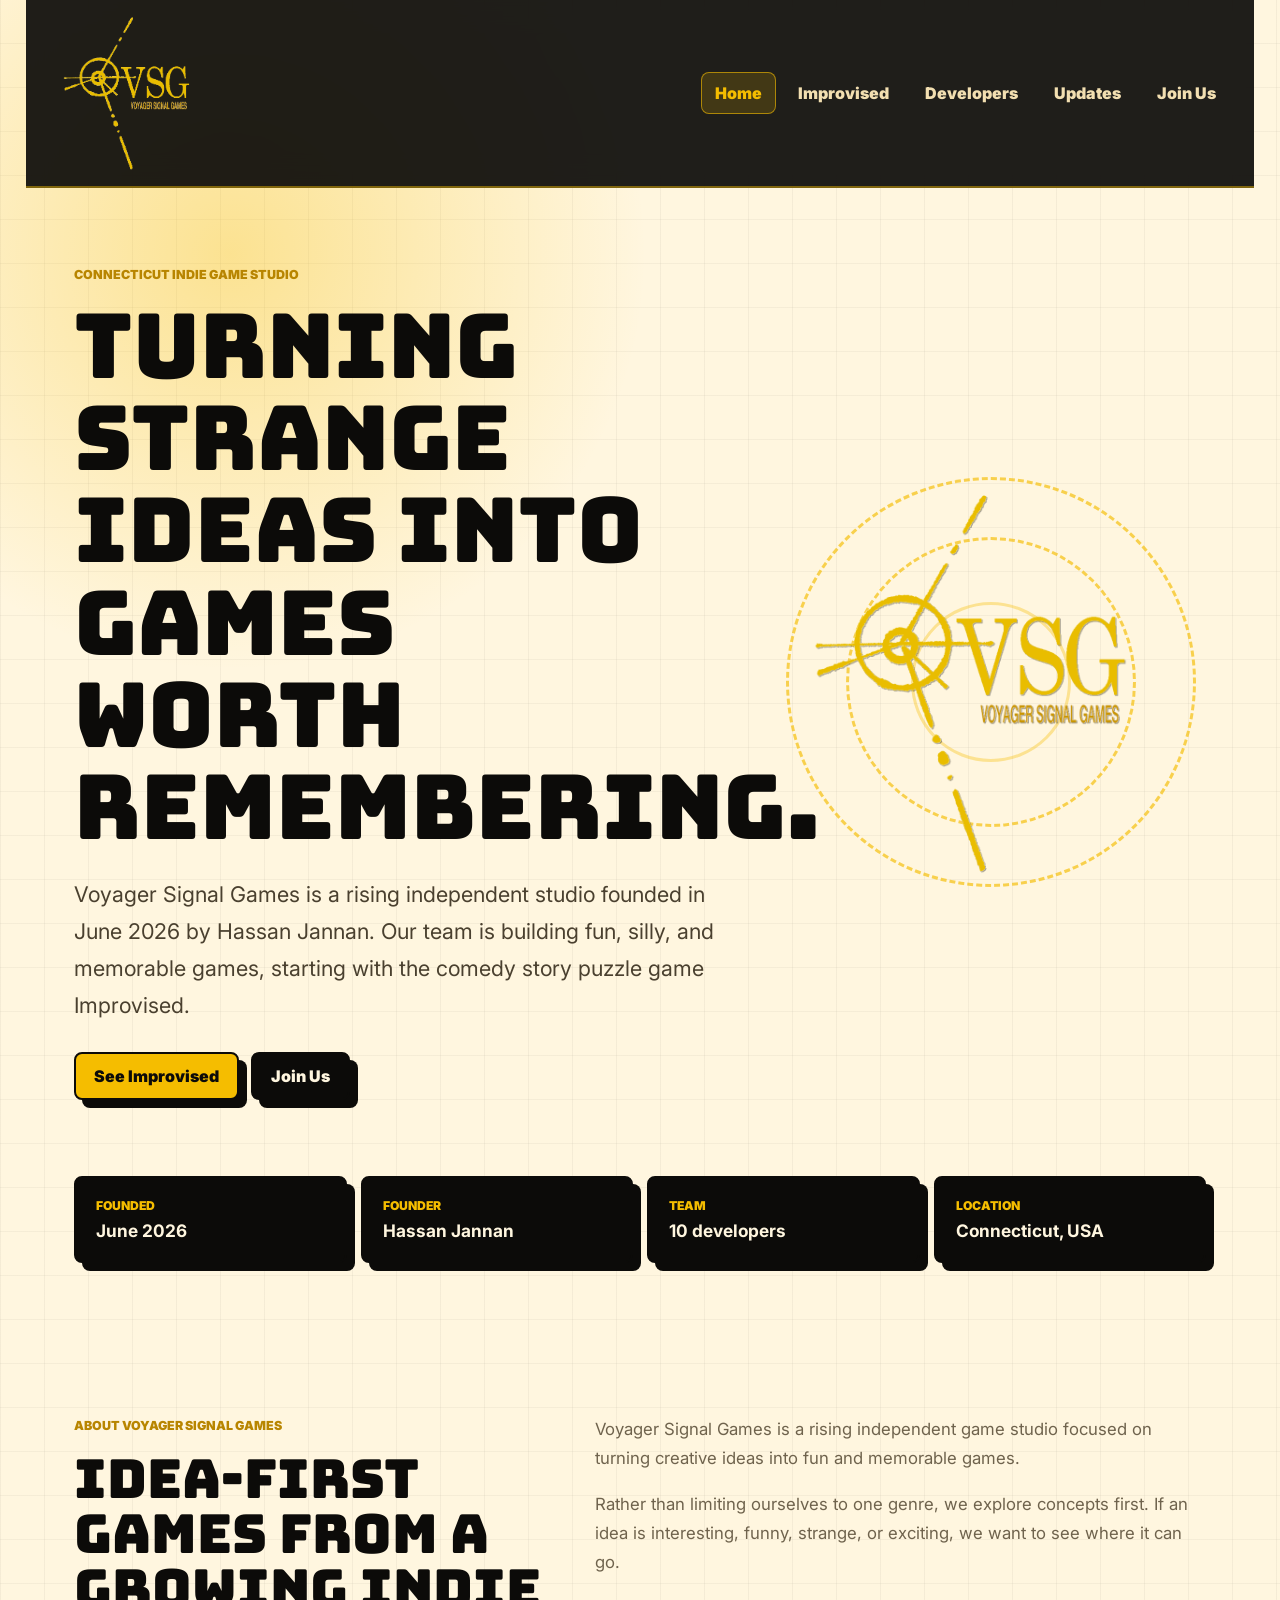
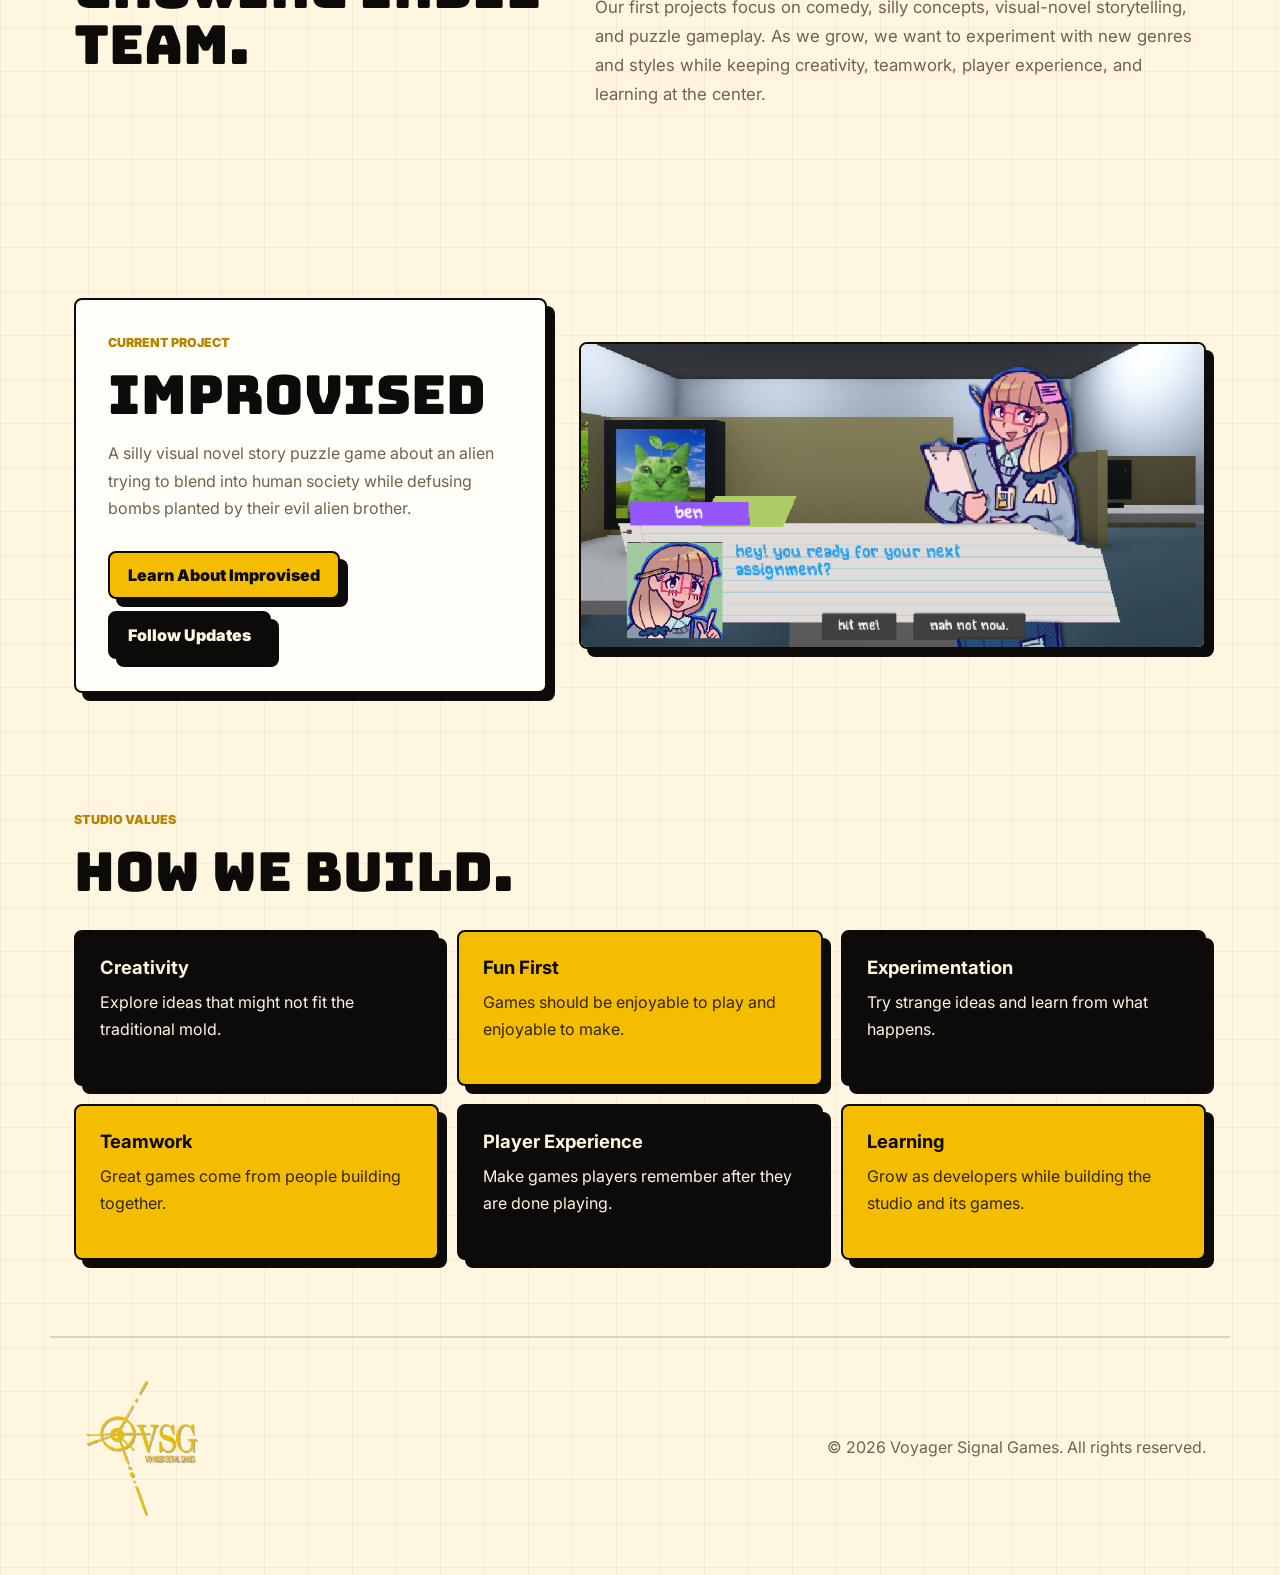
==== index.html @ cef2e9dc "Build Voyager Signal Games website" ====
<!doctype html>
<html lang="en">
  <head>
    <meta charset="utf-8">
    <meta name="viewport" content="width=device-width, initial-scale=1">
    <meta name="description" content="Voyager Signal Games is a Connecticut indie studio turning unexpected ideas into fun, memorable games.">
    <title>Voyager Signal Games | Home</title>
    <link rel="preconnect" href="https://fonts.googleapis.com">
    <link rel="preconnect" href="https://fonts.gstatic.com" crossorigin>
    <link href="https://fonts.googleapis.com/css2?family=Bungee&family=Inter:wght@400;500;600;700;800;900&display=swap" rel="stylesheet">
    <link rel="stylesheet" href="styles.css">
  </head>
  <body data-page="home">
    <header class="site-header"></header>
    <main>
      <section class="home-hero">
        <div class="hero-copy">
          <p class="eyebrow" data-field="heroEyebrow"></p>
          <h1 data-field="heroTitle"></h1>
          <p class="hero-text" data-field="heroText"></p>
          <div class="button-row" data-repeat="heroActions"></div>
        </div>
        <div class="hero-signal" aria-hidden="true">
          <img src="Art/VSG Logo Transparent.png" alt="">
          <span></span>
          <span></span>
          <span></span>
        </div>
      </section>

      <section class="fact-strip" data-repeat="facts" aria-label="Studio facts"></section>

      <section class="split-section">
        <div>
          <p class="eyebrow">About Voyager Signal Games</p>
          <h2>Idea-first games from a growing indie team.</h2>
        </div>
        <div class="prose" data-field="studioBody"></div>
      </section>

      <section class="feature-callout">
        <div>
          <p class="eyebrow">Current Project</p>
          <h2 data-field="gameTitle"></h2>
          <p data-field="gameShortPitch"></p>
          <div class="button-row" data-repeat="gameActions"></div>
        </div>
        <img src="Art/Intern_IMG_Concept1.png" alt="Improvised visual novel screenshot concept">
      </section>

      <section class="values-section">
        <div class="section-heading">
          <p class="eyebrow">Studio Values</p>
          <h2>How we build.</h2>
        </div>
        <div class="value-grid" data-repeat="values"></div>
      </section>
    </main>
    <footer class="site-footer"></footer>
    <script src="site-data.js"></script>
    <script src="app.js"></script>
  </body>
</html>
---- styles.css ----
:root {
  --black: #0c0b09;
  --black-soft: #17130c;
  --cream: #fff6df;
  --cream-deep: #f2dfb1;
  --gold: #f5bd00;
  --gold-dark: #b88500;
  --white: #fffdf7;
  --muted: #6f634d;
  --line: rgba(12, 11, 9, 0.18);
  --shadow: 8px 8px 0 #0c0b09;
  --radius: 8px;
  --max: 1180px;
}

* {
  box-sizing: border-box;
}

html {
  scroll-behavior: smooth;
}

body {
  margin: 0;
  color: var(--black);
  background:
    radial-gradient(circle at 18% 8%, rgba(245, 189, 0, 0.35), transparent 26rem),
    linear-gradient(90deg, rgba(12, 11, 9, 0.045) 1px, transparent 1px),
    linear-gradient(0deg, rgba(12, 11, 9, 0.04) 1px, transparent 1px),
    var(--cream);
  background-size: auto, 44px 44px, 44px 44px, auto;
  font-family: Inter, system-ui, -apple-system, BlinkMacSystemFont, "Segoe UI", sans-serif;
}

img {
  display: block;
  max-width: 100%;
}

a {
  color: inherit;
}

.sr-only {
  position: absolute;
  width: 1px;
  height: 1px;
  padding: 0;
  margin: -1px;
  overflow: hidden;
  clip: rect(0, 0, 0, 0);
  white-space: nowrap;
  border: 0;
}

.site-header {
  position: sticky;
  top: 0;
  z-index: 10;
  display: flex;
  align-items: center;
  justify-content: space-between;
  gap: 24px;
  max-width: calc(var(--max) + 48px);
  margin: 0 auto;
  padding: 12px 24px;
  border-bottom: 2px solid rgba(245, 189, 0, 0.45);
  background: rgba(12, 11, 9, 0.92);
  color: var(--cream);
  backdrop-filter: blur(14px);
}

.brand {
  display: inline-flex;
  align-items: center;
  width: 170px;
  min-width: 132px;
}

.site-nav {
  display: flex;
  align-items: center;
  gap: 8px;
}

.site-nav a {
  padding: 10px 13px;
  border: 1px solid transparent;
  border-radius: var(--radius);
  color: var(--cream-deep);
  font-weight: 900;
  text-decoration: none;
}

.site-nav a:hover,
.site-nav a.active {
  border-color: rgba(245, 189, 0, 0.6);
  background: rgba(245, 189, 0, 0.16);
  color: var(--gold);
}

.nav-toggle {
  display: none;
  width: 44px;
  height: 44px;
  border: 2px solid var(--gold);
  border-radius: var(--radius);
  background: var(--black);
  cursor: pointer;
}

.nav-toggle span:not(.sr-only) {
  display: block;
  width: 20px;
  height: 2px;
  margin: 4px auto;
  background: var(--gold);
}

.home-hero,
.game-hero,
.page-hero,
.split-section,
.feature-callout,
.values-section,
.game-details,
.art-section,
.updates-list,
.developers-section,
.join-layout,
.fact-strip {
  max-width: var(--max);
  margin: 0 auto;
  padding: 76px 24px;
}

.home-hero {
  display: grid;
  grid-template-columns: minmax(0, 1fr) 430px;
  align-items: center;
  gap: 52px;
  min-height: calc(100vh - 78px);
}

.game-hero {
  display: grid;
  grid-template-columns: minmax(0, 1fr) minmax(320px, 0.72fr);
  align-items: end;
  gap: 42px;
  padding-bottom: 0;
}

.page-hero {
  max-width: 920px;
  margin-left: calc((100% - var(--max)) / 2);
  padding-bottom: 34px;
}

.eyebrow {
  margin: 0 0 14px;
  color: var(--gold-dark);
  font-size: 0.78rem;
  font-weight: 900;
  text-transform: uppercase;
}

h1,
h2,
h3,
p {
  margin-top: 0;
}

h1,
h2 {
  font-family: Bungee, Inter, sans-serif;
  font-weight: 400;
  line-height: 1.03;
  letter-spacing: 0;
}

h1 {
  max-width: 880px;
  margin-bottom: 22px;
  font-size: clamp(3rem, 7vw, 6.4rem);
}

h2 {
  margin-bottom: 18px;
  font-size: clamp(2rem, 4.2vw, 4rem);
}

h3 {
  margin-bottom: 10px;
  font-size: 1.15rem;
  line-height: 1.25;
}

p {
  color: var(--muted);
  line-height: 1.72;
}

.hero-text {
  max-width: 760px;
  color: #4a402f;
  font-size: clamp(1.06rem, 2vw, 1.35rem);
}

.button-row,
.store-row {
  display: flex;
  flex-wrap: wrap;
  gap: 12px;
  margin-top: 28px;
}

.button {
  display: inline-flex;
  min-height: 48px;
  align-items: center;
  justify-content: center;
  padding: 0 18px;
  border: 2px solid var(--black);
  border-radius: var(--radius);
  background: var(--gold);
  box-shadow: var(--shadow);
  color: var(--black);
  font-weight: 900;
  text-decoration: none;
  transition: transform 160ms ease, box-shadow 160ms ease;
}

.button:hover {
  transform: translate(2px, 2px);
  box-shadow: 5px 5px 0 var(--black);
}

.button-secondary {
  background: var(--black);
  color: var(--cream);
}

.hero-signal {
  position: relative;
  display: grid;
  min-height: 430px;
  place-items: center;
}

.hero-signal img {
  position: relative;
  z-index: 2;
  width: min(100%, 420px);
  filter: drop-shadow(1px 1px 0 rgba(12, 11, 9, 0.35));
}

.hero-signal span {
  position: absolute;
  border: 3px dashed var(--gold);
  border-radius: 50%;
  opacity: 0.65;
  animation: rotateSignal 18s linear infinite;
}

.hero-signal span:nth-child(2) {
  width: 410px;
  height: 410px;
}

.hero-signal span:nth-child(3) {
  width: 290px;
  height: 290px;
  animation-duration: 14s;
  animation-direction: reverse;
}

.hero-signal span:nth-child(4) {
  width: 160px;
  height: 160px;
  border-style: solid;
  opacity: 0.35;
}

@keyframes rotateSignal {
  to {
    transform: rotate(360deg);
  }
}

.fact-strip {
  display: grid;
  grid-template-columns: repeat(4, 1fr);
  gap: 14px;
  padding-top: 0;
}

.fact,
.value-card,
.detail-card,
.art-card,
.update-card,
.developer-card,
.contact-card {
  border: 2px solid var(--black);
  border-radius: var(--radius);
  background: var(--white);
  box-shadow: var(--shadow);
}

.fact {
  padding: 20px;
  background: var(--black);
  color: var(--cream);
}

.fact span,
.update-card span,
.detail-card dt {
  display: block;
  margin-bottom: 7px;
  color: var(--gold);
  font-size: 0.76rem;
  font-weight: 900;
  text-transform: uppercase;
}

.fact strong {
  font-size: 1.08rem;
}

.split-section {
  display: grid;
  grid-template-columns: 0.78fr 1fr;
  gap: 44px;
}

.prose p {
  font-size: 1.05rem;
}

.feature-callout {
  display: grid;
  grid-template-columns: minmax(0, 0.86fr) minmax(320px, 1.14fr);
  align-items: center;
  gap: 32px;
  margin-top: 20px;
}

.feature-callout.reversed {
  grid-template-columns: minmax(320px, 1.1fr) minmax(0, 0.9fr);
}

.feature-callout > div {
  padding: 32px;
  border: 2px solid var(--black);
  border-radius: var(--radius);
  background: var(--white);
  box-shadow: var(--shadow);
}

.feature-callout img {
  width: 100%;
  border: 2px solid var(--black);
  border-radius: var(--radius);
  background: var(--black);
  box-shadow: var(--shadow);
  object-fit: cover;
}

.values-section,
.art-section {
  padding-top: 40px;
}

.section-heading {
  max-width: 760px;
  margin-bottom: 30px;
}

.value-grid {
  display: grid;
  grid-template-columns: repeat(3, 1fr);
  gap: 18px;
}

.value-card {
  padding: 24px;
}

.value-card:nth-child(odd) {
  background: var(--black);
}

.value-card:nth-child(odd) h3,
.value-card:nth-child(odd) p {
  color: var(--cream);
}

.value-card:nth-child(even) {
  background: var(--gold);
}

.value-card:nth-child(even) p {
  color: #32260b;
}

.character-art {
  width: min(100%, 510px);
  justify-self: center;
  max-height: 760px;
  object-fit: contain;
  filter: drop-shadow(12px 12px 0 rgba(12, 11, 9, 0.9));
}

.game-hero-copy {
  padding-bottom: 82px;
}

.game-details {
  display: grid;
  grid-template-columns: 0.9fr 1.1fr;
  gap: 24px;
  padding-top: 34px;
}

.detail-card {
  padding: 28px;
}

.detail-card dl {
  display: grid;
  gap: 0;
  margin: 0;
}

.detail-card dl div {
  display: grid;
  grid-template-columns: 130px 1fr;
  gap: 18px;
  padding: 14px 0;
  border-bottom: 1px solid var(--line);
}

.detail-card dl div:last-child {
  border-bottom: 0;
}

.detail-card dd {
  margin: 0;
  font-weight: 800;
}

.pillars {
  display: grid;
  grid-template-columns: repeat(2, 1fr);
  gap: 14px;
}

.pillars article {
  padding: 18px;
  border: 2px solid var(--black);
  border-radius: var(--radius);
  background: var(--cream);
}

.art-grid {
  display: grid;
  grid-template-columns: repeat(3, 1fr);
  gap: 20px;
}

.art-card {
  overflow: hidden;
}

.art-card img {
  width: 100%;
  aspect-ratio: 1 / 1;
  background: var(--black);
  object-fit: cover;
}

.art-card:first-child img {
  object-fit: contain;
  padding: 12px;
}

.art-card div {
  padding: 18px;
}

.updates-list {
  display: grid;
  gap: 20px;
  padding-top: 20px;
}

.developers-section {
  display: grid;
  grid-template-columns: repeat(2, 1fr);
  gap: 22px;
  padding-top: 20px;
}

.developer-card {
  display: grid;
  grid-template-columns: 76px 1fr;
  gap: 18px;
  align-items: start;
  padding: 24px;
}

.developer-avatar {
  display: grid;
  width: 76px;
  height: 76px;
  place-items: center;
  border: 2px solid var(--black);
  border-radius: 50%;
  background: var(--gold);
  box-shadow: 4px 4px 0 var(--black);
  font-family: Bungee, Inter, sans-serif;
  font-size: 2rem;
}

.developer-card h2 {
  margin-bottom: 6px;
  font-size: clamp(1.45rem, 2.5vw, 2.2rem);
}

.developer-card span,
.developer-card strong {
  display: block;
  color: var(--gold-dark);
  font-weight: 900;
}

.developer-card em {
  display: block;
  margin-bottom: 7px;
  color: var(--muted);
  font-style: normal;
  font-weight: 800;
}

.team-tags {
  display: flex;
  flex-wrap: wrap;
  gap: 8px;
  margin-top: 12px;
}

.team-tag {
  display: inline-flex;
  min-height: 28px;
  align-items: center;
  padding: 0 10px;
  border: 2px solid var(--black);
  border-radius: 999px;
  box-shadow: 3px 3px 0 var(--black);
  color: var(--white);
  font-size: 0.78rem;
  font-weight: 900;
}

.team-art {
  background: #147fd7;
}

.team-sound {
  background: #16a34a;
}

.team-programming {
  background: #7c3dbb;
}

.developer-card p {
  margin: 12px 0;
}

.update-card {
  padding: 28px;
}

.update-card h2 {
  font-size: clamp(1.65rem, 3vw, 2.7rem);
}

.join-layout {
  display: grid;
  grid-template-columns: repeat(3, 1fr);
  gap: 22px;
  padding-top: 20px;
}

.contact-card {
  padding: 28px;
}

.large-link {
  display: inline-block;
  margin-bottom: 22px;
  color: var(--black);
  font-size: clamp(1rem, 1.8vw, 1.35rem);
  font-weight: 900;
  overflow-wrap: anywhere;
  text-decoration-color: var(--gold-dark);
  text-decoration-thickness: 3px;
  text-underline-offset: 5px;
}

.social-list {
  display: grid;
  gap: 10px;
}

.social-list a {
  padding: 12px 14px;
  border: 2px solid var(--black);
  border-radius: var(--radius);
  background: var(--cream);
  font-weight: 900;
  text-decoration: none;
}

.social-list a:hover {
  background: var(--gold);
}

.site-footer {
  display: flex;
  align-items: center;
  justify-content: space-between;
  gap: 20px;
  max-width: var(--max);
  margin: 0 auto;
  padding: 38px 24px 56px;
  border-top: 2px solid rgba(12, 11, 9, 0.14);
}

.site-footer img {
  width: 150px;
  filter: drop-shadow(1px 1px 0 rgba(12, 11, 9, 0.35));
}

.site-footer p {
  margin: 0;
}

@media (max-width: 980px) {
  .home-hero,
  .game-hero,
  .split-section,
  .feature-callout,
  .feature-callout.reversed,
  .game-details,
  .join-layout {
    grid-template-columns: 1fr;
  }

  .game-hero-copy {
    padding-bottom: 20px;
  }

  .fact-strip,
  .value-grid,
  .art-grid {
    grid-template-columns: repeat(2, 1fr);
  }

  .page-hero {
    margin-left: auto;
  }
}

@media (max-width: 680px) {
  .site-header {
    padding: 10px 16px;
  }

  .brand {
    width: 128px;
  }

  .nav-toggle {
    display: block;
  }

  .site-nav {
    position: absolute;
    top: calc(100% + 8px);
    right: 16px;
    display: none;
    width: min(270px, calc(100vw - 32px));
    padding: 10px;
    border: 2px solid var(--gold);
    border-radius: var(--radius);
    background: var(--black);
    box-shadow: 6px 6px 0 var(--gold);
  }

  .site-nav.is-open {
    display: grid;
  }

  .home-hero,
  .game-hero,
  .page-hero,
  .split-section,
  .feature-callout,
  .values-section,
  .game-details,
  .art-section,
  .updates-list,
  .developers-section,
  .join-layout,
  .fact-strip {
    padding-left: 16px;
    padding-right: 16px;
  }

  .home-hero {
    min-height: auto;
    padding-top: 56px;
  }

  .hero-signal {
    min-height: 290px;
  }

  .hero-signal span:nth-child(2) {
    width: 280px;
    height: 280px;
  }

  .hero-signal span:nth-child(3) {
    width: 200px;
    height: 200px;
  }

  .hero-signal span:nth-child(4) {
    width: 116px;
    height: 116px;
  }

  .fact-strip,
  .value-grid,
  .art-grid,
  .developers-section,
  .pillars {
    grid-template-columns: 1fr;
  }

  .feature-callout > div,
  .detail-card,
  .contact-card,
  .developer-card,
  .update-card {
    padding: 22px;
  }

  .developer-card {
    grid-template-columns: 1fr;
  }

  .detail-card dl div {
    grid-template-columns: 1fr;
    gap: 4px;
  }

  .site-footer {
    align-items: flex-start;
    flex-direction: column;
    padding-left: 16px;
    padding-right: 16px;
  }
}
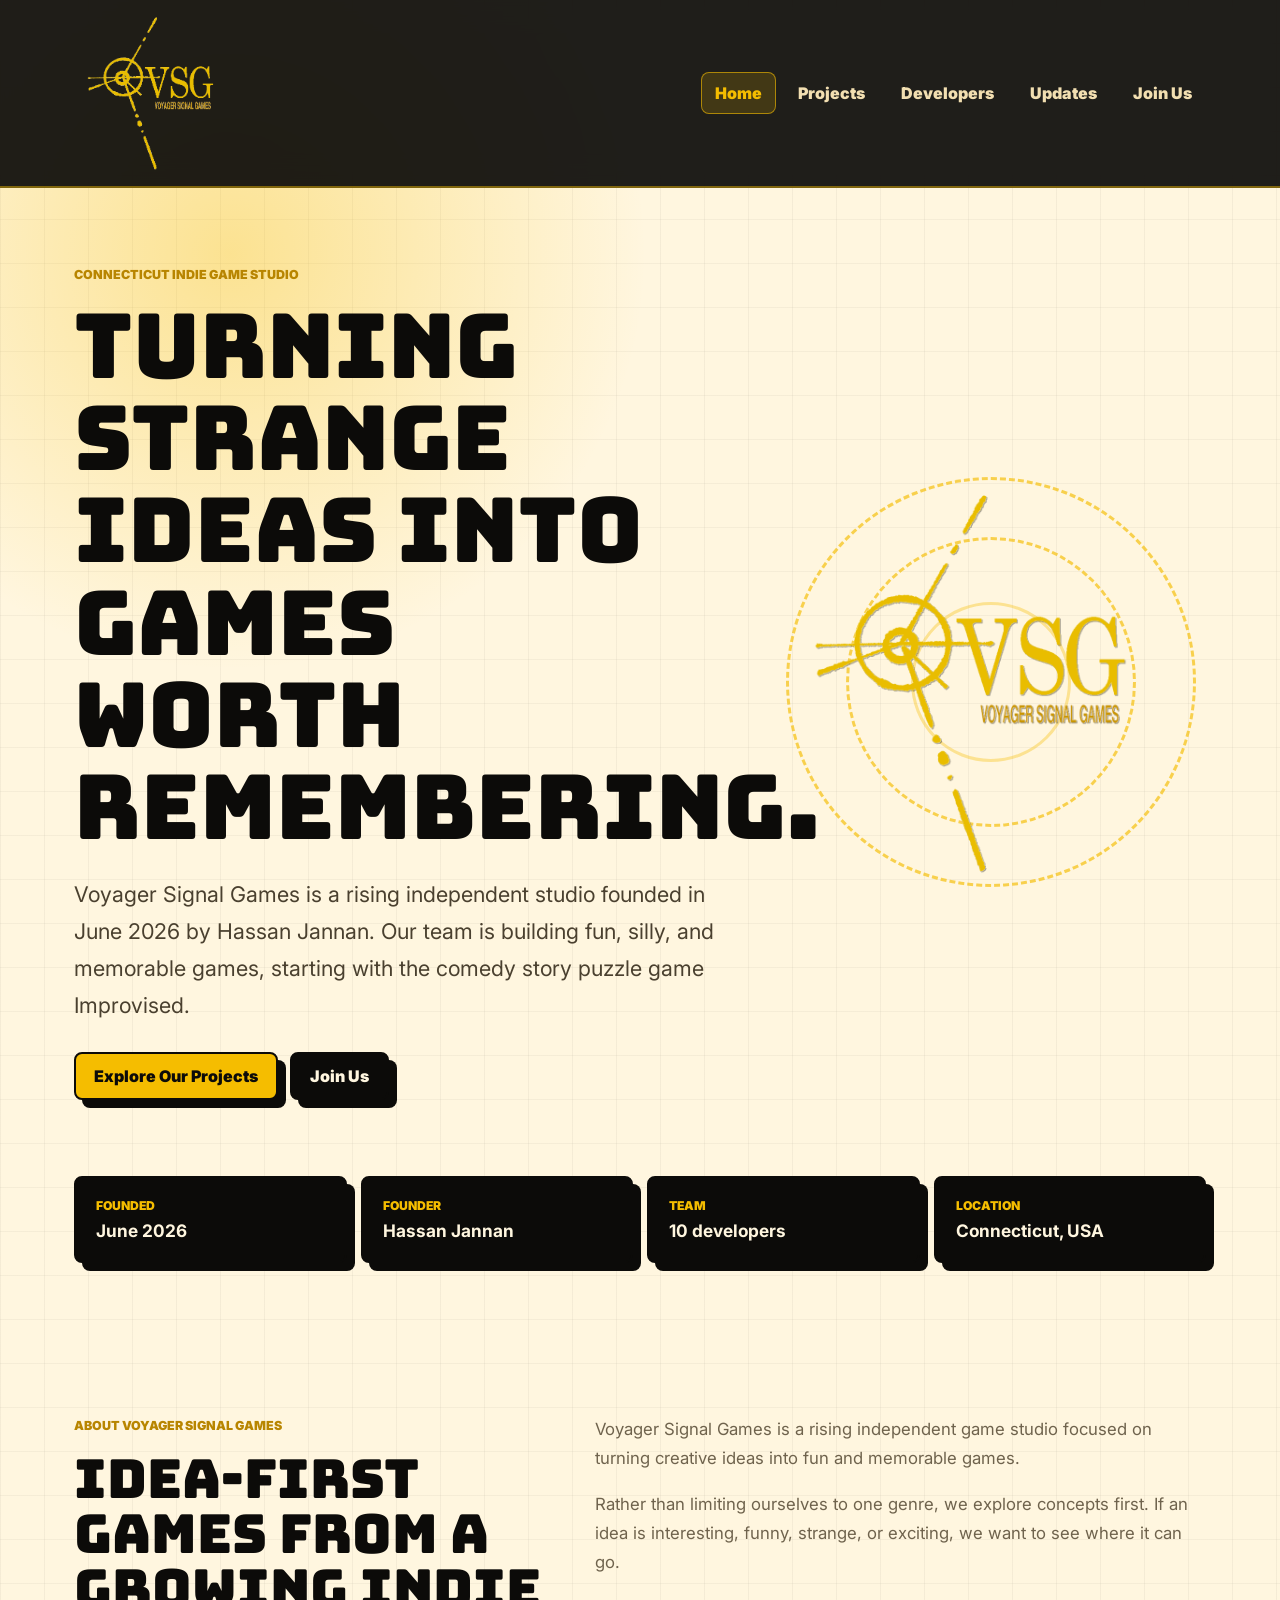
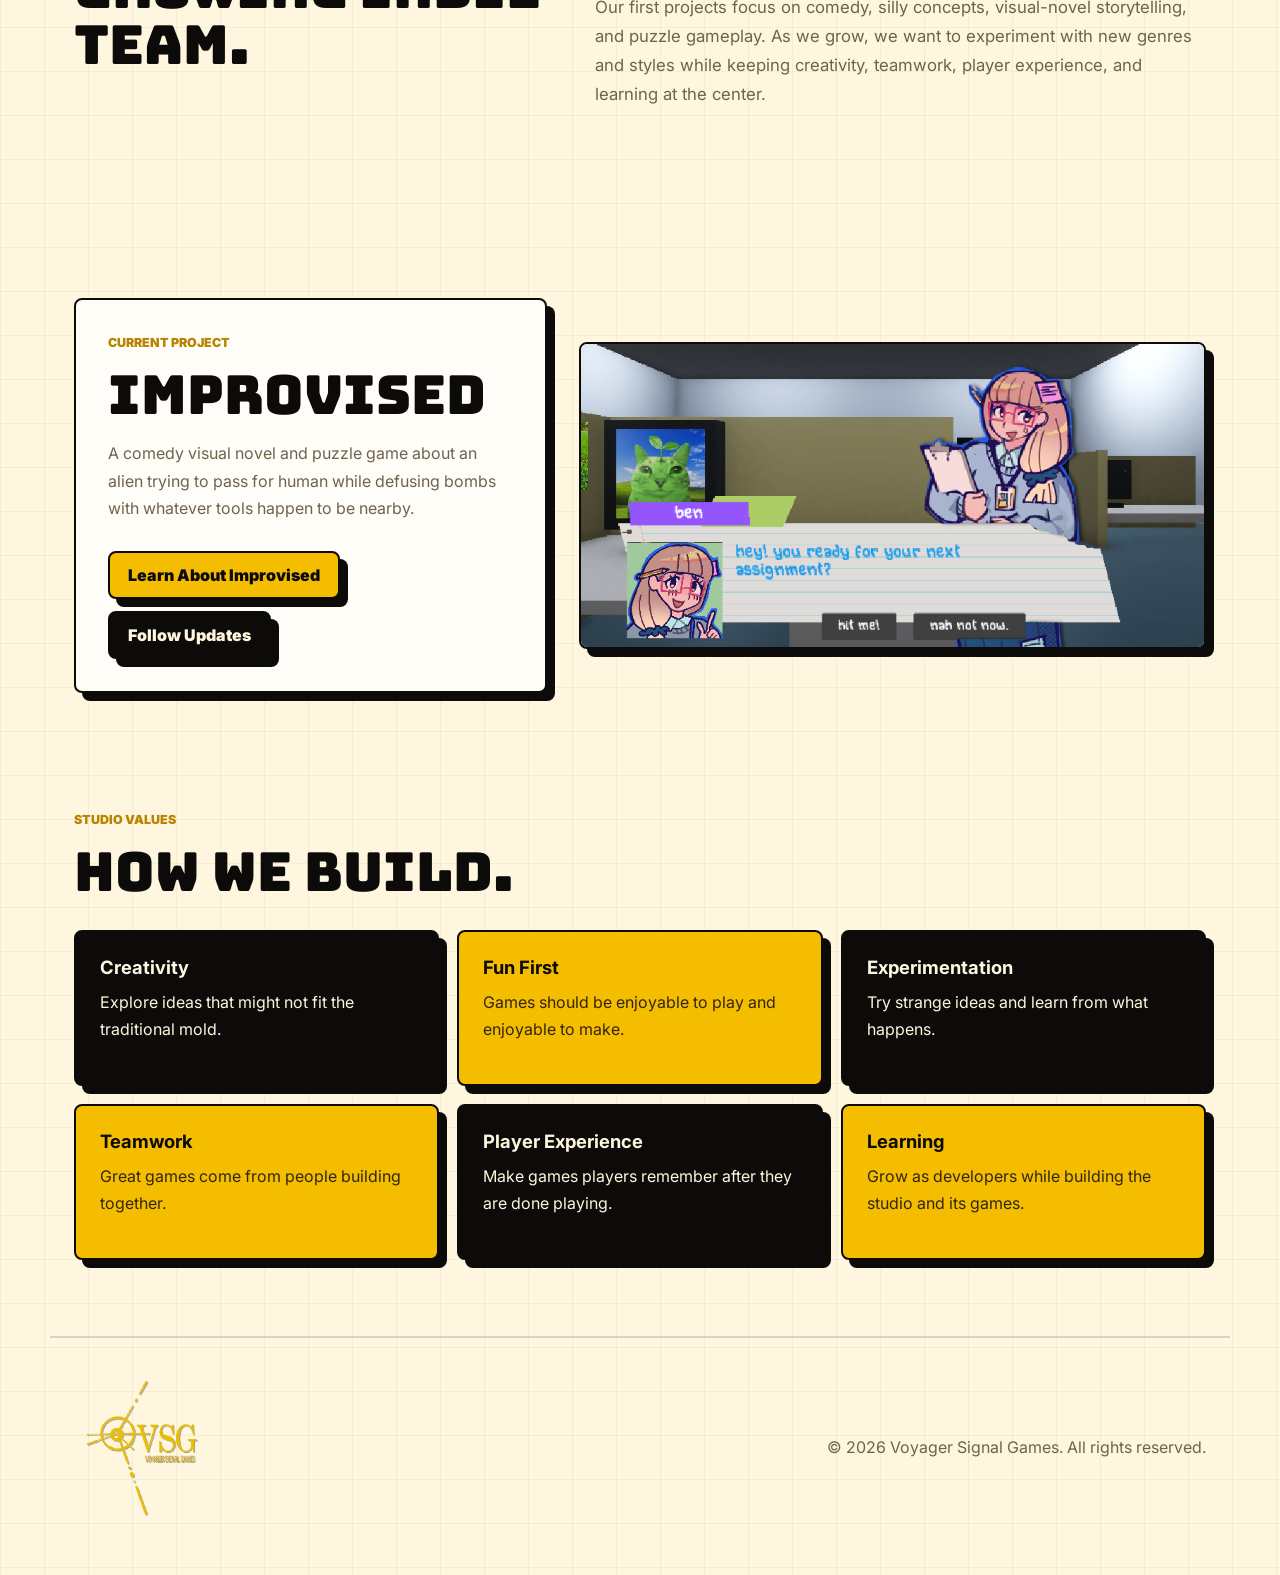
==== commit c68e9fa1: "Add studio Projects tab and expand IMPROVISED game page" ====
--- a/index.html
+++ b/index.html
@@ -57,7 +57,7 @@
       </section>
     </main>
     <footer class="site-footer"></footer>
-    <script src="site-data.js"></script>
-    <script src="app.js"></script>
+    <script src="site-data.js?v=20261107-projects"></script>
+    <script src="app.js?v=20261107-projects"></script>
   </body>
 </html>
--- a/styles.css
+++ b/styles.css
@@ -62,9 +62,8 @@
   align-items: center;
   justify-content: space-between;
   gap: 24px;
-  max-width: calc(var(--max) + 48px);
-  margin: 0 auto;
-  padding: 12px 24px;
+  width: 100%;
+  padding: 12px max(24px, calc((100vw - var(--max)) / 2 + 24px));
   border-bottom: 2px solid rgba(245, 189, 0, 0.45);
   background: rgba(12, 11, 9, 0.92);
   color: var(--cream);
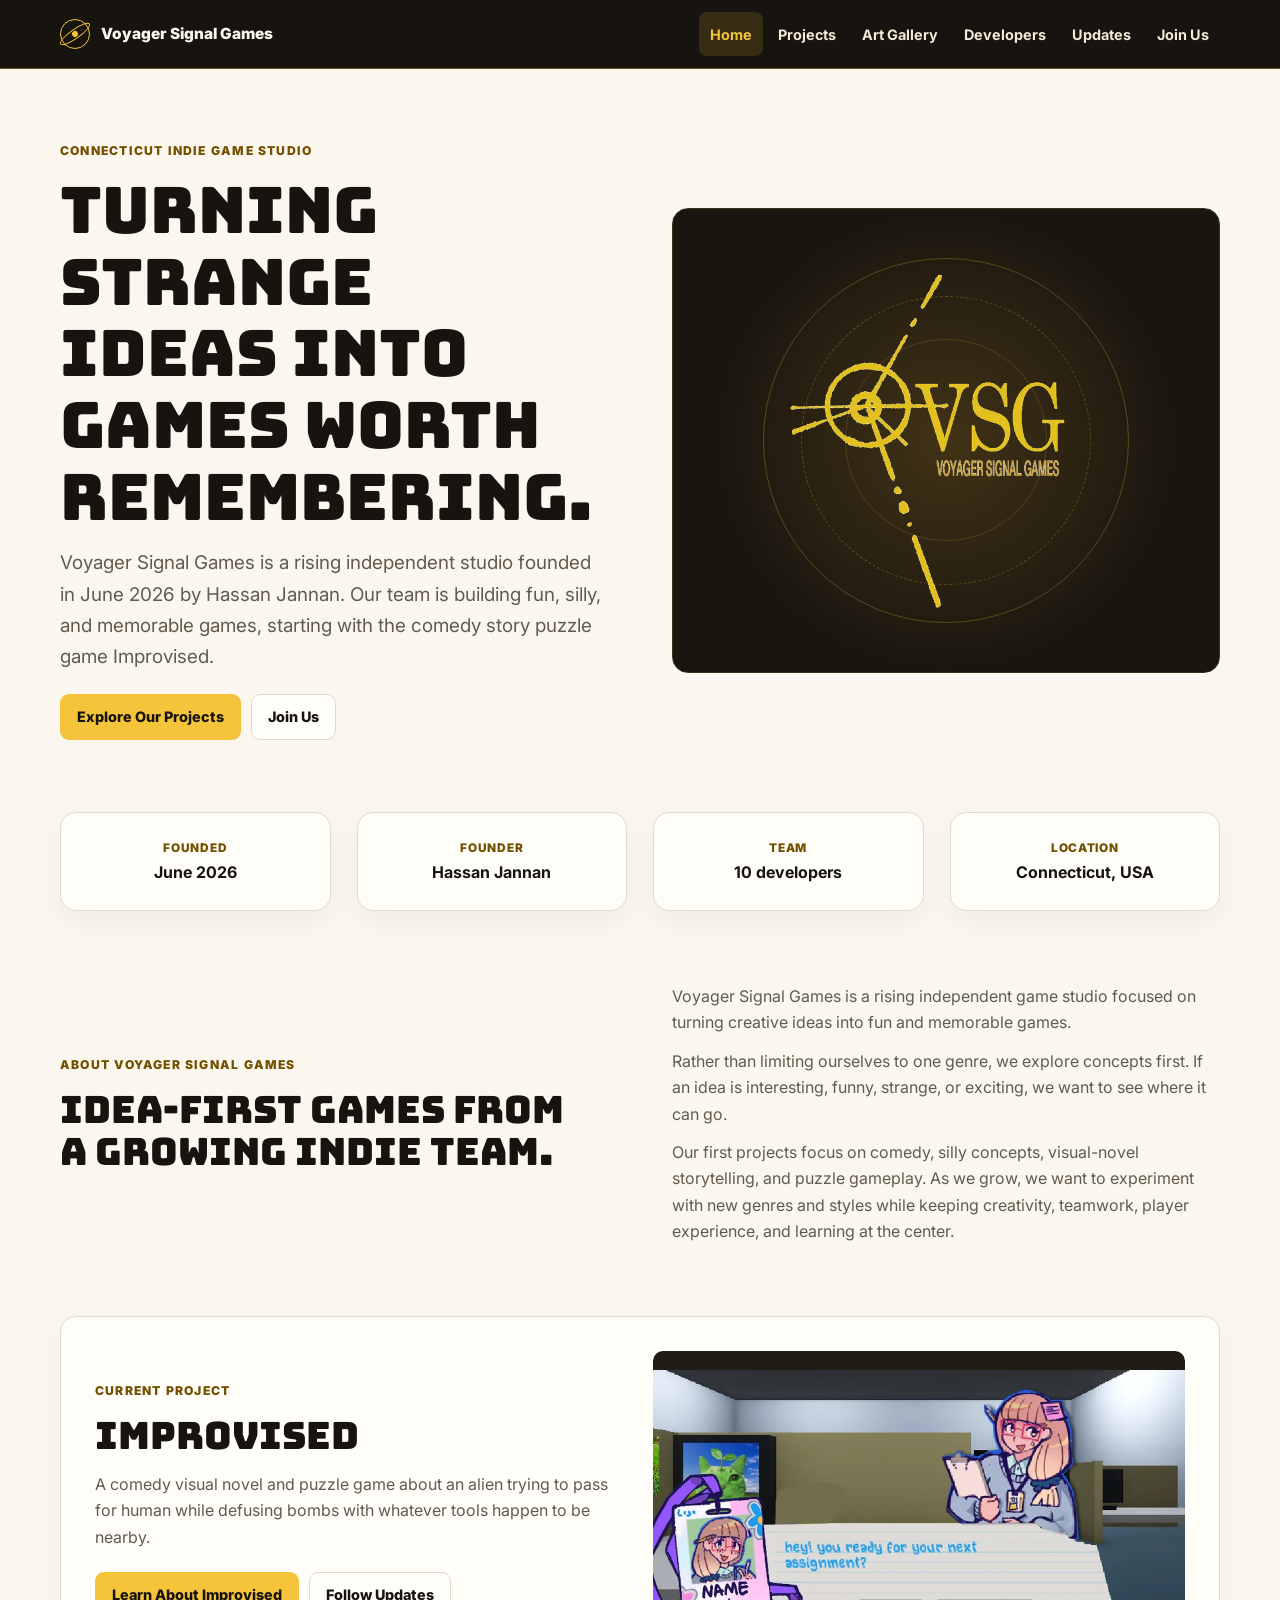
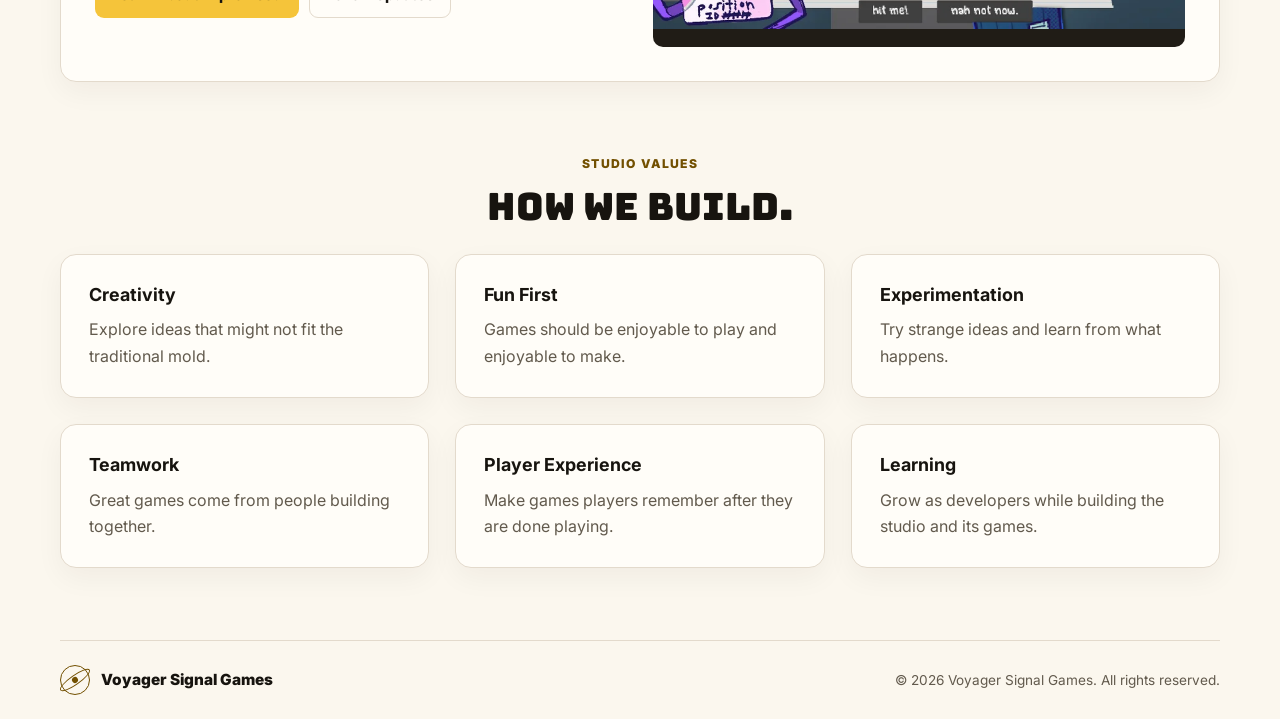
==== commit bf509ad9: "Refine studio layouts and publish the full art gallery" ====
--- a/index.html
+++ b/index.html
@@ -8,7 +8,7 @@
     <link rel="preconnect" href="https://fonts.googleapis.com">
     <link rel="preconnect" href="https://fonts.gstatic.com" crossorigin>
     <link href="https://fonts.googleapis.com/css2?family=Bungee&family=Inter:wght@400;500;600;700;800;900&display=swap" rel="stylesheet">
-    <link rel="stylesheet" href="styles.css">
+    <link rel="stylesheet" href="styles.css?v=20261109-studio-art">
   </head>
   <body data-page="home">
     <header class="site-header"></header>
@@ -21,7 +21,7 @@
           <div class="button-row" data-repeat="heroActions"></div>
         </div>
         <div class="hero-signal" aria-hidden="true">
-          <img src="Art/VSG Logo Transparent.png" alt="">
+          <img src="Art/previews/VSG%20Logo%20Transparent.webp" alt="">
           <span></span>
           <span></span>
           <span></span>
@@ -45,7 +45,9 @@
           <p data-field="gameShortPitch"></p>
           <div class="button-row" data-repeat="gameActions"></div>
         </div>
-        <img src="Art/Intern_IMG_Concept1.png" alt="Improvised visual novel screenshot concept">
+        <div class="feature-art">
+          <img src="Art/previews/OfficeWorker_UI_Concept.webp" alt="Office Worker dialogue and choice interface concept for IMPROVISED" loading="lazy">
+        </div>
       </section>
 
       <section class="values-section">
@@ -57,7 +59,7 @@
       </section>
     </main>
     <footer class="site-footer"></footer>
-    <script src="site-data.js?v=20261107-projects"></script>
-    <script src="app.js?v=20261107-projects"></script>
+    <script src="site-data.js?v=20261109-studio-art"></script>
+    <script src="app.js?v=20261109-studio-art"></script>
   </body>
 </html>
--- a/styles.css
+++ b/styles.css
@@ -1,101 +1,132 @@
 :root {
-  --black: #0c0b09;
-  --black-soft: #17130c;
-  --cream: #fff6df;
-  --cream-deep: #f2dfb1;
-  --gold: #f5bd00;
-  --gold-dark: #b88500;
-  --white: #fffdf7;
-  --muted: #6f634d;
-  --line: rgba(12, 11, 9, 0.18);
-  --shadow: 8px 8px 0 #0c0b09;
-  --radius: 8px;
-  --max: 1180px;
-}
-
-* {
-  box-sizing: border-box;
-}
-
-html {
-  scroll-behavior: smooth;
-}
+  --black: #17140f;
+  --cream: #fbf7ee;
+  --white: #fffdf8;
+  --gold: #f5c43a;
+  --gold-dark: #725000;
+  --muted: #625a4d;
+  --line: #e3dacc;
+  --shadow: 0 10px 28px #221a0c0c;
+  --radius: 16px;
+  --max: 1160px;
+  --gutter: clamp(18px, 4vw, 36px);
+  --gap: clamp(16px, 2.5vw, 26px);
+  --section-gap: clamp(36px, 6vw, 72px);
+}
+
+* { box-sizing: border-box; }
 
 body {
+  min-height: 100vh;
+  display: flex;
+  flex-direction: column;
   margin: 0;
+  background: var(--cream);
   color: var(--black);
-  background:
-    radial-gradient(circle at 18% 8%, rgba(245, 189, 0, 0.35), transparent 26rem),
-    linear-gradient(90deg, rgba(12, 11, 9, 0.045) 1px, transparent 1px),
-    linear-gradient(0deg, rgba(12, 11, 9, 0.04) 1px, transparent 1px),
-    var(--cream);
-  background-size: auto, 44px 44px, 44px 44px, auto;
-  font-family: Inter, system-ui, -apple-system, BlinkMacSystemFont, "Segoe UI", sans-serif;
-}
-
-img {
-  display: block;
-  max-width: 100%;
-}
-
-a {
-  color: inherit;
-}
+  font-family: Inter, system-ui, sans-serif;
+}
+
+img { display: block; max-width: 100%; }
+a { color: inherit; }
+button { font: inherit; }
+:focus-visible { outline: 3px solid #946400; outline-offset: 4px; }
+[hidden] { display: none; }
 
 .sr-only {
   position: absolute;
   width: 1px;
   height: 1px;
-  padding: 0;
-  margin: -1px;
   overflow: hidden;
-  clip: rect(0, 0, 0, 0);
+  clip-path: inset(50%);
   white-space: nowrap;
-  border: 0;
+}
+
+.header-inner, main, .site-footer {
+  width: min(var(--max), calc(100% - 2 * var(--gutter)));
+  margin-inline: auto;
+}
+
+main {
+  flex: 1;
+  display: grid;
+  grid-template-columns: minmax(0, 1fr);
+  align-content: start;
+  gap: var(--section-gap);
+  padding-block: var(--section-gap);
 }
 
 .site-header {
   position: sticky;
   top: 0;
   z-index: 10;
+  background: var(--black);
+  color: var(--cream);
+  border-bottom: 1px solid #e9be4d66;
+}
+
+.header-inner {
+  min-height: 68px;
   display: flex;
   align-items: center;
   justify-content: space-between;
-  gap: 24px;
-  width: 100%;
-  padding: 12px max(24px, calc((100vw - var(--max)) / 2 + 24px));
-  border-bottom: 2px solid rgba(245, 189, 0, 0.45);
-  background: rgba(12, 11, 9, 0.92);
-  color: var(--cream);
-  backdrop-filter: blur(14px);
-}
+  gap: 18px;
+  padding-block: 8px;
+}
+
+.site-header :focus-visible { outline-color: var(--gold); }
 
 .brand {
   display: inline-flex;
   align-items: center;
-  width: 170px;
-  min-width: 132px;
-}
-
-.site-nav {
+  gap: 11px;
+  font-size: .96rem;
+  font-weight: 850;
+  line-height: 1.2;
+  text-decoration: none;
+}
+
+.brand-orbit {
+  position: relative;
+  flex: 0 0 30px;
+  width: 30px;
+  height: 30px;
+  border: 1px solid currentColor;
+  border-radius: 50%;
+  color: var(--gold);
+}
+
+.brand-orbit::before, .brand-orbit::after {
+  position: absolute;
+  content: "";
+  inset: 9px -4px;
+  border: 1px solid currentColor;
+  border-radius: 50%;
+  transform: rotate(-35deg);
+}
+
+.brand-orbit::after {
+  inset: 11px;
+  border: 0;
+  background: currentColor;
+}
+
+.site-nav { display: flex; gap: 4px; }
+
+.site-nav a {
   display: flex;
   align-items: center;
-  gap: 8px;
-}
-
-.site-nav a {
-  padding: 10px 13px;
-  border: 1px solid transparent;
-  border-radius: var(--radius);
-  color: var(--cream-deep);
-  font-weight: 900;
+  min-height: 44px;
+  padding: 8px 11px;
+  border-radius: 8px;
+  color: #f3ead6;
+  font-size: .9rem;
+  font-weight: 700;
   text-decoration: none;
-}
-
-.site-nav a:hover,
-.site-nav a.active {
-  border-color: rgba(245, 189, 0, 0.6);
-  background: rgba(245, 189, 0, 0.16);
+  white-space: nowrap;
+}
+
+.site-nav a:hover, .site-nav a.active {
+  background: #f5c43a24;
   color: var(--gold);
 }
 
@@ -103,677 +134,316 @@
   display: none;
   width: 44px;
   height: 44px;
-  border: 2px solid var(--gold);
-  border-radius: var(--radius);
-  background: var(--black);
+  padding: 0;
+  border: 1px solid #f5c43a88;
+  border-radius: 8px;
+  background: transparent;
   cursor: pointer;
 }
 
 .nav-toggle span:not(.sr-only) {
   display: block;
-  width: 20px;
+  width: 19px;
   height: 2px;
   margin: 4px auto;
   background: var(--gold);
 }
 
-.home-hero,
-.game-hero,
-.page-hero,
-.split-section,
-.feature-callout,
-.values-section,
-.game-details,
-.art-section,
-.updates-list,
-.developers-section,
-.join-layout,
-.fact-strip {
-  max-width: var(--max);
-  margin: 0 auto;
-  padding: 76px 24px;
-}
-
-.home-hero {
-  display: grid;
-  grid-template-columns: minmax(0, 1fr) 430px;
-  align-items: center;
-  gap: 52px;
-  min-height: calc(100vh - 78px);
-}
-
-.game-hero {
-  display: grid;
-  grid-template-columns: minmax(0, 1fr) minmax(320px, 0.72fr);
-  align-items: end;
-  gap: 42px;
-  padding-bottom: 0;
-}
-
-.page-hero {
-  max-width: 920px;
-  margin-left: calc((100% - var(--max)) / 2);
-  padding-bottom: 34px;
-}
-
-.eyebrow {
-  margin: 0 0 14px;
-  color: var(--gold-dark);
-  font-size: 0.78rem;
-  font-weight: 900;
-  text-transform: uppercase;
-}
-
-h1,
-h2,
-h3,
-p {
-  margin-top: 0;
-}
-
-h1,
-h2 {
+h1, h2, h3, p { margin: 0; }
+h1, h2 {
   font-family: Bungee, Inter, sans-serif;
   font-weight: 400;
-  line-height: 1.03;
-  letter-spacing: 0;
-}
-
-h1 {
-  max-width: 880px;
-  margin-bottom: 22px;
-  font-size: clamp(3rem, 7vw, 6.4rem);
-}
-
-h2 {
-  margin-bottom: 18px;
-  font-size: clamp(2rem, 4.2vw, 4rem);
-}
-
-h3 {
-  margin-bottom: 10px;
-  font-size: 1.15rem;
-  line-height: 1.25;
-}
-
-p {
-  color: var(--muted);
-  line-height: 1.72;
-}
-
-.hero-text {
-  max-width: 760px;
-  color: #4a402f;
-  font-size: clamp(1.06rem, 2vw, 1.35rem);
-}
-
-.button-row,
-.store-row {
-  display: flex;
-  flex-wrap: wrap;
+  line-height: 1.12;
+  text-wrap: balance;
+  overflow-wrap: anywhere;
+}
+h1 { font-size: clamp(2.25rem, 5vw, 4rem); }
+h2 { font-size: clamp(1.55rem, 3vw, 2.35rem); }
+h3 { font-size: 1.12rem; line-height: 1.3; }
+p { color: var(--muted); line-height: 1.65; }
+.eyebrow {
+  color: var(--gold-dark);
+  font-size: .76rem;
+  font-weight: 850;
+  letter-spacing: .1em;
+  text-transform: uppercase;
+}
+
+.home-hero, .game-hero, .split-section, .feature-callout, .game-details {
+  display: grid;
+  grid-template-columns: repeat(2, minmax(0, 1fr));
+  align-items: center;
+  gap: var(--gap);
+}
+
+.home-hero, .game-hero, .split-section { gap: clamp(26px, 5vw, 64px); }
+
+.hero-copy, .game-hero-copy, .feature-callout > div:first-child, .split-section > div:first-child {
+  display: grid;
+  justify-items: start;
+  gap: 14px;
+}
+
+.hero-text { max-width: 61ch; font-size: clamp(1rem, 1.6vw, 1.18rem); }
+
+.page-hero, .section-heading {
+  display: grid;
+  justify-items: center;
   gap: 12px;
-  margin-top: 28px;
-}
+  text-align: center;
+}
+
+.page-hero { padding-block: 8px; }
+.section-heading { margin-bottom: var(--gap); }
+.section-heading p { max-width: 62ch; }
+
+.button-row { display: flex; flex-wrap: wrap; gap: 10px; margin-top: 8px; }
+.button-row.centered { justify-content: center; margin-top: var(--gap); }
 
 .button {
   display: inline-flex;
-  min-height: 48px;
+  min-height: 46px;
   align-items: center;
   justify-content: center;
-  padding: 0 18px;
-  border: 2px solid var(--black);
+  padding: 10px 16px;
+  border: 1px solid transparent;
+  border-radius: 9px;
+  background: var(--gold);
+  color: var(--black);
+  font-size: .9rem;
+  font-weight: 800;
+  text-align: center;
+  text-decoration: none;
+  cursor: pointer;
+}
+
+.button:hover { background: #fadc7b; }
+.button-secondary { border-color: var(--line); background: var(--white); }
+.button-secondary:hover { background: #f4e9d2; }
+
+.hero-signal, .character-panel {
+  position: relative;
+  isolation: isolate;
+  display: grid;
+  place-items: center;
+  min-width: 0;
+  aspect-ratio: 1.18;
+  overflow: hidden;
   border-radius: var(--radius);
-  background: var(--gold);
-  box-shadow: var(--shadow);
-  color: var(--black);
-  font-weight: 900;
-  text-decoration: none;
-  transition: transform 160ms ease, box-shadow 160ms ease;
-}
-
-.button:hover {
-  transform: translate(2px, 2px);
-  box-shadow: 5px 5px 0 var(--black);
-}
-
-.button-secondary {
-  background: var(--black);
-  color: var(--cream);
 }
 
 .hero-signal {
-  position: relative;
-  display: grid;
-  min-height: 430px;
-  place-items: center;
-}
-
-.hero-signal img {
-  position: relative;
-  z-index: 2;
-  width: min(100%, 420px);
-  filter: drop-shadow(1px 1px 0 rgba(12, 11, 9, 0.35));
-}
-
-.hero-signal span {
-  position: absolute;
-  border: 3px dashed var(--gold);
-  border-radius: 50%;
-  opacity: 0.65;
-  animation: rotateSignal 18s linear infinite;
-}
-
-.hero-signal span:nth-child(2) {
-  width: 410px;
-  height: 410px;
-}
-
-.hero-signal span:nth-child(3) {
-  width: 290px;
-  height: 290px;
-  animation-duration: 14s;
-  animation-direction: reverse;
-}
-
-.hero-signal span:nth-child(4) {
-  width: 160px;
-  height: 160px;
-  border-style: solid;
-  opacity: 0.35;
-}
-
-@keyframes rotateSignal {
-  to {
-    transform: rotate(360deg);
-  }
-}
-
-.fact-strip {
-  display: grid;
-  grid-template-columns: repeat(4, 1fr);
-  gap: 14px;
-  padding-top: 0;
-}
-
-.fact,
-.value-card,
-.detail-card,
-.art-card,
-.update-card,
-.developer-card,
-.contact-card {
-  border: 2px solid var(--black);
+  background: radial-gradient(circle at center, #423316, #19150f 66%);
+  border: 1px solid #3c301b;
+}
+
+.hero-signal img { position: absolute; inset: 6% 16%; width: 68%; height: 88%; object-fit: contain; z-index: 1; }
+.hero-signal span { position: absolute; width: 67%; aspect-ratio: 1; border: 1px solid #f5c43a44; border-radius: 50%; }
+.hero-signal span:nth-child(3) { width: 53%; border-style: dashed; }
+.hero-signal span:nth-child(4) { width: 37%; opacity: .6; }
+
+.character-panel {
+  border: 1px solid var(--line);
+  background: radial-gradient(ellipse at center, #f9e6a7, #f4ebd9 70%);
+}
+
+.character-panel img { position: absolute; inset: 5%; width: 90%; height: 90%; object-fit: contain; }
+
+.fact-strip, .value-grid, .developers-section, .updates-list, .join-layout {
+  display: grid;
+  gap: var(--gap);
+}
+
+.fact-strip { grid-template-columns: repeat(4, minmax(0, 1fr)); }
+.value-grid, .updates-list, .join-layout { grid-template-columns: repeat(3, minmax(0, 1fr)); }
+.developers-section { grid-template-columns: repeat(2, minmax(0, 1fr)); }
+
+.fact, .value-card, .detail-card, .art-card, .update-card, .developer-card, .contact-card, .feature-callout {
+  min-width: 0;
+  border: 1px solid var(--line);
   border-radius: var(--radius);
   background: var(--white);
   box-shadow: var(--shadow);
 }
 
-.fact {
-  padding: 20px;
-  background: var(--black);
-  color: var(--cream);
-}
-
-.fact span,
-.update-card span,
-.detail-card dt {
+.fact, .value-card, .detail-card, .update-card, .developer-card, .contact-card {
+  padding: clamp(17px, 2.7vw, 28px);
+}
+
+.fact { text-align: center; }
+.fact span, .update-card > span, .detail-card dt {
   display: block;
   margin-bottom: 7px;
-  color: var(--gold);
-  font-size: 0.76rem;
-  font-weight: 900;
+  color: var(--gold-dark);
+  font-size: .74rem;
+  font-weight: 850;
+  letter-spacing: .06em;
   text-transform: uppercase;
 }
-
-.fact strong {
-  font-size: 1.08rem;
-}
-
-.split-section {
-  display: grid;
-  grid-template-columns: 0.78fr 1fr;
-  gap: 44px;
-}
-
-.prose p {
-  font-size: 1.05rem;
-}
-
-.feature-callout {
-  display: grid;
-  grid-template-columns: minmax(0, 0.86fr) minmax(320px, 1.14fr);
-  align-items: center;
-  gap: 32px;
-  margin-top: 20px;
-}
-
-.feature-callout.reversed {
-  grid-template-columns: minmax(320px, 1.1fr) minmax(0, 0.9fr);
-}
-
-.feature-callout > div {
-  padding: 32px;
-  border: 2px solid var(--black);
+.fact strong { font-size: 1rem; }
+.value-card h3, .update-card h2 { margin-bottom: 10px; }
+.prose p + p { margin-top: 12px; }
+
+.feature-callout { padding: clamp(18px, 4vw, 34px); }
+.feature-art {
+  position: relative;
+  aspect-ratio: 1.8;
+  overflow: hidden;
+  border-radius: 10px;
+  background: #201c16;
+}
+.feature-art img { position: absolute; inset: 0; width: 100%; height: 100%; object-fit: contain; }
+
+.game-details { align-items: stretch; }
+.detail-card h2, .contact-card h2, .update-card h2, .developer-card h2 {
+  font-family: Inter, system-ui, sans-serif;
+  font-weight: 850;
+  text-wrap: initial;
+  font-size: clamp(1.24rem, 2.3vw, 1.55rem);
+}
+.detail-card h2 { margin-bottom: 16px; }
+.detail-card dl { margin: 0; }
+.detail-card dl div {
+  display: grid;
+  grid-template-columns: minmax(80px, 1fr) minmax(0, 2fr);
+  gap: 12px;
+  padding: 11px 0;
+  border-bottom: 1px solid var(--line);
+}
+.detail-card dl div:last-child { border-bottom: 0; }
+.detail-card dt { margin: 0; align-self: center; }
+.detail-card dd { margin: 0; font-weight: 650; }
+
+.pillars { display: grid; grid-template-columns: repeat(2, minmax(0, 1fr)); gap: 12px; }
+.pillars article { padding: 14px; border: 1px solid var(--line); border-radius: 9px; background: var(--cream); }
+.pillars h3 { margin-bottom: 6px; }
+
+.gallery-groups { display: grid; gap: var(--section-gap); }
+.gallery-group > h2 { margin-bottom: var(--gap); text-align: center; }
+.art-grid {
+  display: flex;
+  flex-wrap: wrap;
+  justify-content: center;
+  align-items: stretch;
+  gap: var(--gap);
+}
+.art-card {
+  flex: 0 0 calc((100% - 2 * var(--gap)) / 3);
+  overflow: hidden;
+}
+.artwork-link {
+  display: block;
+  position: relative;
+  aspect-ratio: 4 / 3;
+  background: #eae3d6;
+  border-bottom: 1px solid var(--line);
+}
+.artwork-link:focus-visible { outline-offset: -4px; }
+.artwork-link:hover { background: #f4e4bd; }
+.artwork-link img { position: absolute; inset: 13px; width: calc(100% - 26px); height: calc(100% - 26px); object-fit: contain; }
+.art-zoom {
+  display: grid;
+  position: absolute;
+  right: 9px;
+  bottom: 9px;
+  width: 34px;
+  height: 34px;
+  place-items: center;
+  border-radius: 50%;
+  background: var(--black);
+  color: var(--white);
+  font-weight: 800;
+}
+.art-card-copy { min-height: 112px; padding: 16px 18px 19px; }
+.art-card-copy p { margin-top: 6px; font-size: .93rem; }
+
+.art-viewer {
+  width: min(900px, calc(100% - 24px));
+  max-height: calc(100% - 24px);
+  padding: 0;
+  overflow: auto;
+  border: 1px solid var(--line);
   border-radius: var(--radius);
   background: var(--white);
-  box-shadow: var(--shadow);
-}
-
-.feature-callout img {
-  width: 100%;
-  border: 2px solid var(--black);
-  border-radius: var(--radius);
-  background: var(--black);
-  box-shadow: var(--shadow);
-  object-fit: cover;
-}
-
-.values-section,
-.art-section {
-  padding-top: 40px;
-}
-
-.section-heading {
-  max-width: 760px;
-  margin-bottom: 30px;
-}
-
-.value-grid {
-  display: grid;
-  grid-template-columns: repeat(3, 1fr);
-  gap: 18px;
-}
-
-.value-card {
-  padding: 24px;
-}
-
-.value-card:nth-child(odd) {
-  background: var(--black);
-}
-
-.value-card:nth-child(odd) h3,
-.value-card:nth-child(odd) p {
-  color: var(--cream);
-}
-
-.value-card:nth-child(even) {
-  background: var(--gold);
-}
-
-.value-card:nth-child(even) p {
-  color: #32260b;
-}
-
-.character-art {
-  width: min(100%, 510px);
-  justify-self: center;
-  max-height: 760px;
-  object-fit: contain;
-  filter: drop-shadow(12px 12px 0 rgba(12, 11, 9, 0.9));
-}
-
-.game-hero-copy {
-  padding-bottom: 82px;
-}
-
-.game-details {
-  display: grid;
-  grid-template-columns: 0.9fr 1.1fr;
-  gap: 24px;
-  padding-top: 34px;
-}
-
-.detail-card {
-  padding: 28px;
-}
-
-.detail-card dl {
-  display: grid;
-  gap: 0;
-  margin: 0;
-}
-
-.detail-card dl div {
-  display: grid;
-  grid-template-columns: 130px 1fr;
-  gap: 18px;
-  padding: 14px 0;
-  border-bottom: 1px solid var(--line);
-}
-
-.detail-card dl div:last-child {
-  border-bottom: 0;
-}
-
-.detail-card dd {
-  margin: 0;
-  font-weight: 800;
-}
-
-.pillars {
-  display: grid;
-  grid-template-columns: repeat(2, 1fr);
-  gap: 14px;
-}
-
-.pillars article {
-  padding: 18px;
-  border: 2px solid var(--black);
-  border-radius: var(--radius);
-  background: var(--cream);
-}
-
-.art-grid {
-  display: grid;
-  grid-template-columns: repeat(3, 1fr);
-  gap: 20px;
-}
-
-.art-card {
-  overflow: hidden;
-}
-
-.art-card img {
-  width: 100%;
-  aspect-ratio: 1 / 1;
-  background: var(--black);
-  object-fit: cover;
-}
-
-.art-card:first-child img {
-  object-fit: contain;
-  padding: 12px;
-}
-
-.art-card div {
-  padding: 18px;
-}
-
-.updates-list {
-  display: grid;
-  gap: 20px;
-  padding-top: 20px;
-}
-
-.developers-section {
-  display: grid;
-  grid-template-columns: repeat(2, 1fr);
-  gap: 22px;
-  padding-top: 20px;
-}
-
-.developer-card {
-  display: grid;
-  grid-template-columns: 76px 1fr;
-  gap: 18px;
-  align-items: start;
-  padding: 24px;
-}
-
+  color: var(--black);
+}
+.art-viewer::backdrop { background: #17140fdd; }
+.art-viewer-content { display: grid; gap: 12px; padding: clamp(12px, 3vw, 24px); }
+.art-viewer-header, .art-viewer-caption { display: flex; align-items: center; justify-content: space-between; flex-wrap: wrap; gap: 12px; }
+.art-viewer h2 { font-family: Inter, system-ui, sans-serif; font-weight: 850; font-size: 1.24rem; }
+.art-viewer img { width: 100%; max-height: 68vh; object-fit: contain; background: #eae3d6; border-radius: 8px; }
+.art-viewer-caption a { padding-block: 8px; font-weight: 750; text-underline-offset: 3px; }
+
+.developer-card { display: grid; grid-template-columns: 52px minmax(0, 1fr); gap: 14px; align-items: start; }
 .developer-avatar {
   display: grid;
-  width: 76px;
-  height: 76px;
+  width: 52px;
+  height: 52px;
   place-items: center;
-  border: 2px solid var(--black);
   border-radius: 50%;
-  background: var(--gold);
-  box-shadow: 4px 4px 0 var(--black);
+  background: #f9e6a7;
   font-family: Bungee, Inter, sans-serif;
-  font-size: 2rem;
-}
-
-.developer-card h2 {
-  margin-bottom: 6px;
-  font-size: clamp(1.45rem, 2.5vw, 2.2rem);
-}
-
-.developer-card span,
-.developer-card strong {
-  display: block;
-  color: var(--gold-dark);
-  font-weight: 900;
-}
-
-.developer-card em {
-  display: block;
-  margin-bottom: 7px;
-  color: var(--muted);
-  font-style: normal;
-  font-weight: 800;
-}
-
-.team-tags {
+  font-size: 1.35rem;
+}
+.developer-card h2 { margin-bottom: 4px; }
+.developer-card em { display: block; margin-bottom: 6px; color: var(--muted); font-size: .87rem; font-style: normal; }
+.developer-card strong { display: block; overflow-wrap: anywhere; color: var(--gold-dark); font-size: .88rem; }
+.developer-card p { margin-block: 9px; }
+.team-tags { display: flex; flex-wrap: wrap; gap: 6px; margin-top: 8px; }
+.team-tag { padding: 5px 9px; border-radius: 999px; background: #f0e4c2; font-size: .75rem; }
+.team-art { background: #dcebf5; }
+.team-sound { background: #deecda; }
+.team-programming { background: #eae1f6; }
+
+.contact-card { display: flex; flex-direction: column; align-items: flex-start; gap: 11px; }
+.contact-card .button-row { margin-top: auto; padding-top: 4px; }
+.large-link { display: inline-flex; align-items: center; min-height: 44px; max-width: 100%; overflow-wrap: anywhere; font-weight: 750; text-decoration-color: var(--gold-dark); text-underline-offset: 4px; }
+
+.site-footer {
   display: flex;
   flex-wrap: wrap;
-  gap: 8px;
-  margin-top: 12px;
-}
-
-.team-tag {
-  display: inline-flex;
-  min-height: 28px;
-  align-items: center;
-  padding: 0 10px;
-  border: 2px solid var(--black);
-  border-radius: 999px;
-  box-shadow: 3px 3px 0 var(--black);
-  color: var(--white);
-  font-size: 0.78rem;
-  font-weight: 900;
-}
-
-.team-art {
-  background: #147fd7;
-}
-
-.team-sound {
-  background: #16a34a;
-}
-
-.team-programming {
-  background: #7c3dbb;
-}
-
-.developer-card p {
-  margin: 12px 0;
-}
-
-.update-card {
-  padding: 28px;
-}
-
-.update-card h2 {
-  font-size: clamp(1.65rem, 3vw, 2.7rem);
-}
-
-.join-layout {
-  display: grid;
-  grid-template-columns: repeat(3, 1fr);
-  gap: 22px;
-  padding-top: 20px;
-}
-
-.contact-card {
-  padding: 28px;
-}
-
-.large-link {
-  display: inline-block;
-  margin-bottom: 22px;
-  color: var(--black);
-  font-size: clamp(1rem, 1.8vw, 1.35rem);
-  font-weight: 900;
-  overflow-wrap: anywhere;
-  text-decoration-color: var(--gold-dark);
-  text-decoration-thickness: 3px;
-  text-underline-offset: 5px;
-}
-
-.social-list {
-  display: grid;
-  gap: 10px;
-}
-
-.social-list a {
-  padding: 12px 14px;
-  border: 2px solid var(--black);
-  border-radius: var(--radius);
-  background: var(--cream);
-  font-weight: 900;
-  text-decoration: none;
-}
-
-.social-list a:hover {
-  background: var(--gold);
-}
-
-.site-footer {
-  display: flex;
   align-items: center;
   justify-content: space-between;
-  gap: 20px;
-  max-width: var(--max);
-  margin: 0 auto;
-  padding: 38px 24px 56px;
-  border-top: 2px solid rgba(12, 11, 9, 0.14);
-}
-
-.site-footer img {
-  width: 150px;
-  filter: drop-shadow(1px 1px 0 rgba(12, 11, 9, 0.35));
-}
-
-.site-footer p {
-  margin: 0;
-}
-
-@media (max-width: 980px) {
-  .home-hero,
-  .game-hero,
-  .split-section,
-  .feature-callout,
-  .feature-callout.reversed,
-  .game-details,
-  .join-layout {
-    grid-template-columns: 1fr;
+  gap: 12px;
+  padding-block: 24px;
+  border-top: 1px solid var(--line);
+}
+
+.site-footer .brand-orbit { color: var(--gold-dark); }
+.site-footer p { font-size: .85rem; }
+
+@media (max-width: 920px) {
+  .nav-toggle { display: block; flex-shrink: 0; }
+  .site-nav {
+    display: none;
+    position: absolute;
+    top: calc(100% + 6px);
+    right: var(--gutter);
+    width: min(290px, calc(100% - 2 * var(--gutter)));
+    padding: 8px;
+    border: 1px solid #f5c43a80;
+    border-radius: 12px;
+    background: var(--black);
+    box-shadow: var(--shadow);
   }
-
-  .game-hero-copy {
-    padding-bottom: 20px;
-  }
-
-  .fact-strip,
-  .value-grid,
-  .art-grid {
-    grid-template-columns: repeat(2, 1fr);
-  }
-
-  .page-hero {
-    margin-left: auto;
-  }
-}
-
-@media (max-width: 680px) {
-  .site-header {
-    padding: 10px 16px;
-  }
-
-  .brand {
-    width: 128px;
-  }
-
-  .nav-toggle {
-    display: block;
-  }
-
-  .site-nav {
-    position: absolute;
-    top: calc(100% + 8px);
-    right: 16px;
-    display: none;
-    width: min(270px, calc(100vw - 32px));
-    padding: 10px;
-    border: 2px solid var(--gold);
-    border-radius: var(--radius);
-    background: var(--black);
-    box-shadow: 6px 6px 0 var(--gold);
-  }
-
-  .site-nav.is-open {
-    display: grid;
-  }
-
-  .home-hero,
-  .game-hero,
-  .page-hero,
-  .split-section,
-  .feature-callout,
-  .values-section,
-  .game-details,
-  .art-section,
-  .updates-list,
-  .developers-section,
-  .join-layout,
-  .fact-strip {
-    padding-left: 16px;
-    padding-right: 16px;
-  }
-
-  .home-hero {
-    min-height: auto;
-    padding-top: 56px;
-  }
-
-  .hero-signal {
-    min-height: 290px;
-  }
-
-  .hero-signal span:nth-child(2) {
-    width: 280px;
-    height: 280px;
-  }
-
-  .hero-signal span:nth-child(3) {
-    width: 200px;
-    height: 200px;
-  }
-
-  .hero-signal span:nth-child(4) {
-    width: 116px;
-    height: 116px;
-  }
-
-  .fact-strip,
-  .value-grid,
-  .art-grid,
-  .developers-section,
-  .pillars {
-    grid-template-columns: 1fr;
-  }
-
-  .feature-callout > div,
-  .detail-card,
-  .contact-card,
-  .developer-card,
-  .update-card {
-    padding: 22px;
-  }
-
-  .developer-card {
-    grid-template-columns: 1fr;
-  }
-
-  .detail-card dl div {
-    grid-template-columns: 1fr;
-    gap: 4px;
-  }
-
-  .site-footer {
-    align-items: flex-start;
-    flex-direction: column;
-    padding-left: 16px;
-    padding-right: 16px;
-  }
-}
+  .site-nav.is-open { display: grid; }
+  .art-card { flex-basis: calc((100% - var(--gap)) / 2); }
+}
+
+@media (max-width: 740px) {
+  .home-hero, .game-hero, .split-section, .feature-callout, .game-details, .updates-list, .join-layout { grid-template-columns: 1fr; }
+  .home-hero, .game-hero { gap: var(--gap); }
+  .hero-copy, .game-hero-copy { justify-items: center; text-align: center; }
+  .hero-copy .button-row, .game-hero-copy .button-row { justify-content: center; }
+  .hero-signal, .character-panel { width: min(100%, 430px); justify-self: center; }
+  .fact-strip, .value-grid { grid-template-columns: repeat(2, minmax(0, 1fr)); }
+  .developers-section { grid-template-columns: 1fr; }
+}
+
+@media (max-width: 520px) {
+  .art-card { flex-basis: 100%; }
+}
+
+@media (max-width: 360px) {
+  .value-grid, .pillars { grid-template-columns: 1fr; }
+}
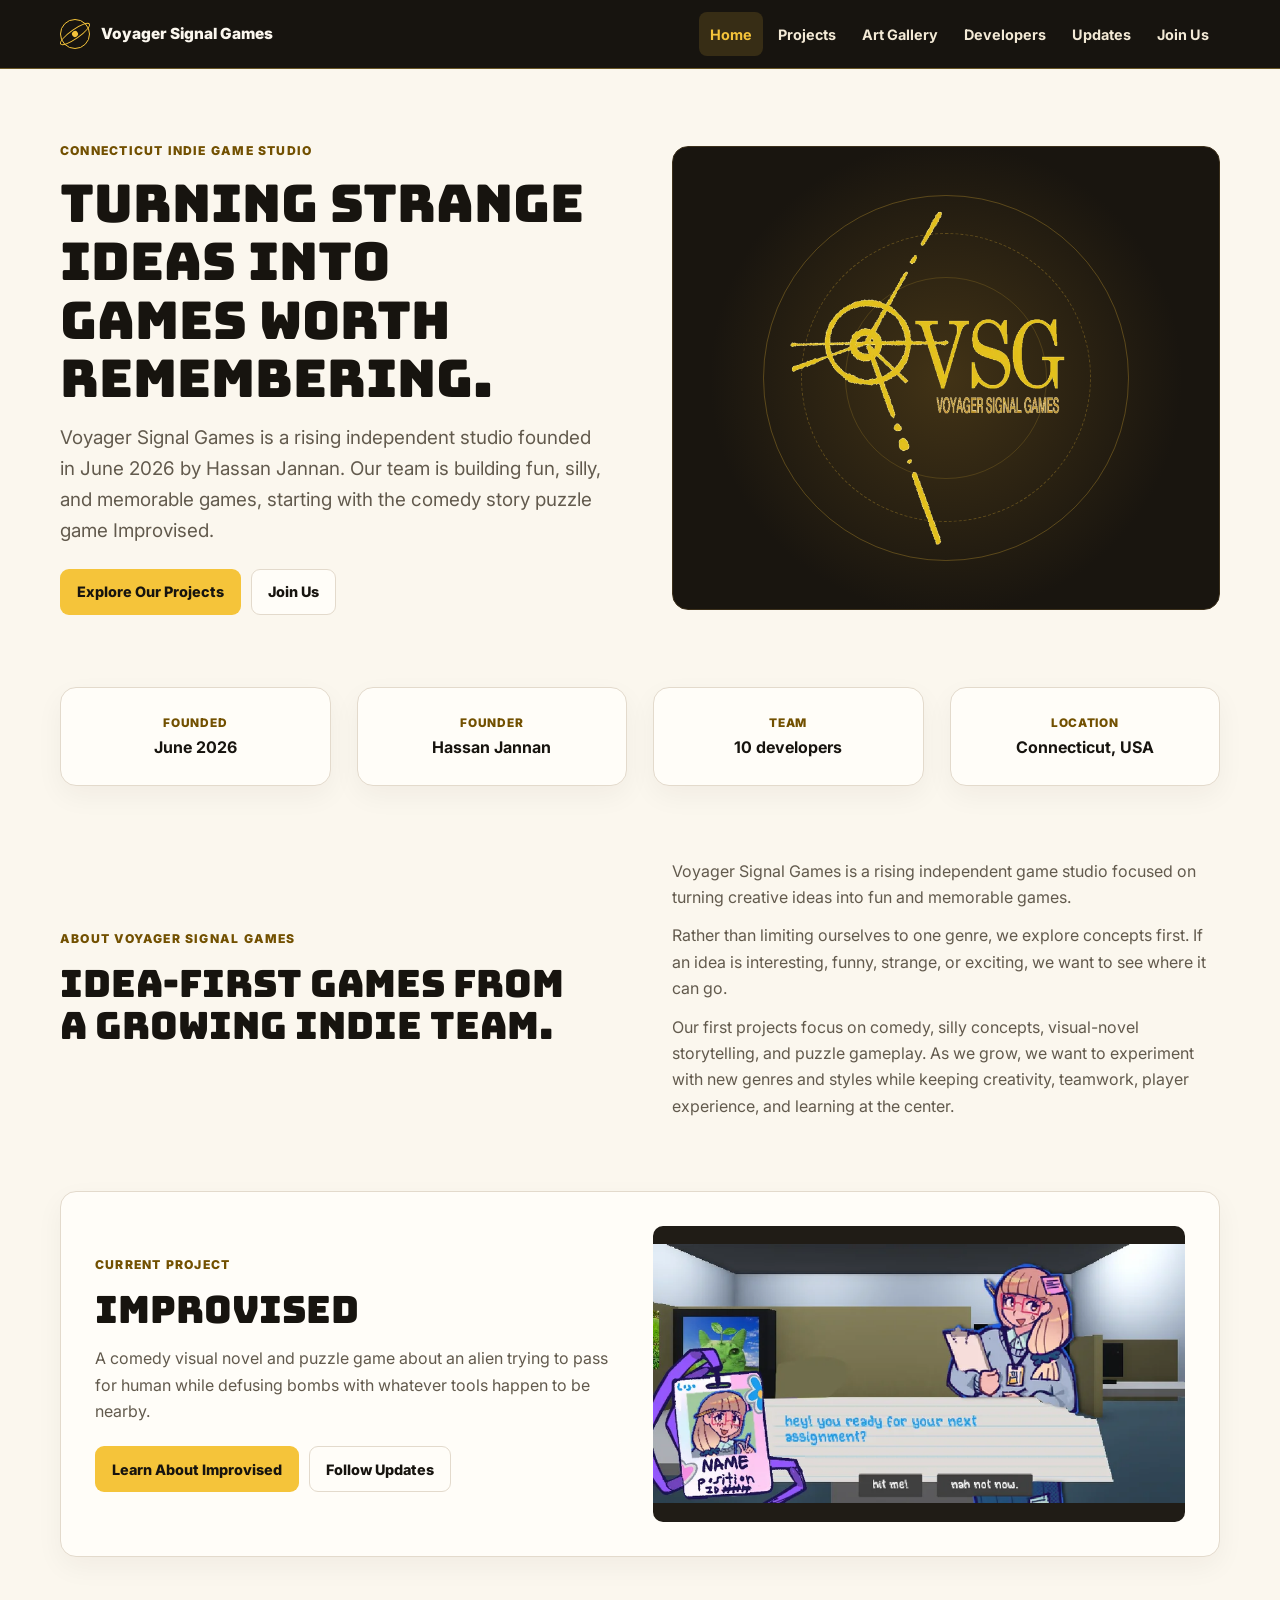
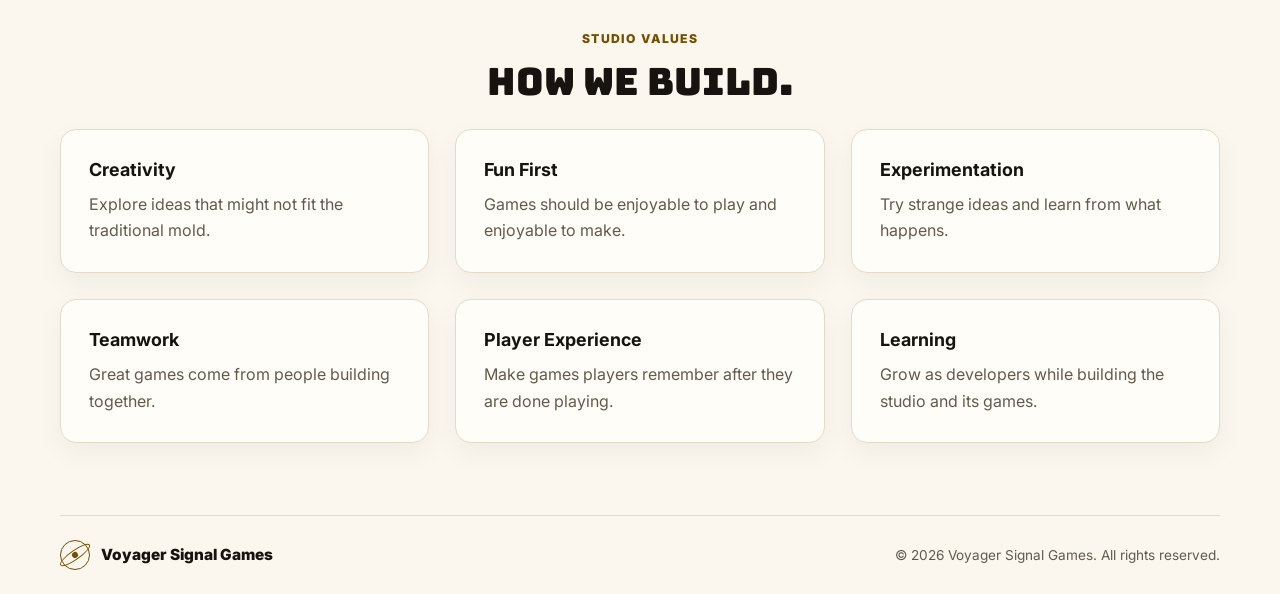
==== commit b5bdfcc5: "Balance the home headline with the studio artwork" ====
--- a/index.html
+++ b/index.html
@@ -8,7 +8,7 @@
     <link rel="preconnect" href="https://fonts.googleapis.com">
     <link rel="preconnect" href="https://fonts.gstatic.com" crossorigin>
     <link href="https://fonts.googleapis.com/css2?family=Bungee&family=Inter:wght@400;500;600;700;800;900&display=swap" rel="stylesheet">
-    <link rel="stylesheet" href="styles.css?v=20261109-studio-art">
+    <link rel="stylesheet" href="styles.css?v=20261109-studio-layout">
   </head>
   <body data-page="home">
     <header class="site-header"></header>
--- a/styles.css
+++ b/styles.css
@@ -158,6 +158,7 @@
   overflow-wrap: anywhere;
 }
 h1 { font-size: clamp(2.25rem, 5vw, 4rem); }
+.home-hero h1 { font-size: clamp(2rem, 4.2vw, 3.25rem); }
 h2 { font-size: clamp(1.55rem, 3vw, 2.35rem); }
 h3 { font-size: 1.12rem; line-height: 1.3; }
 p { color: var(--muted); line-height: 1.65; }
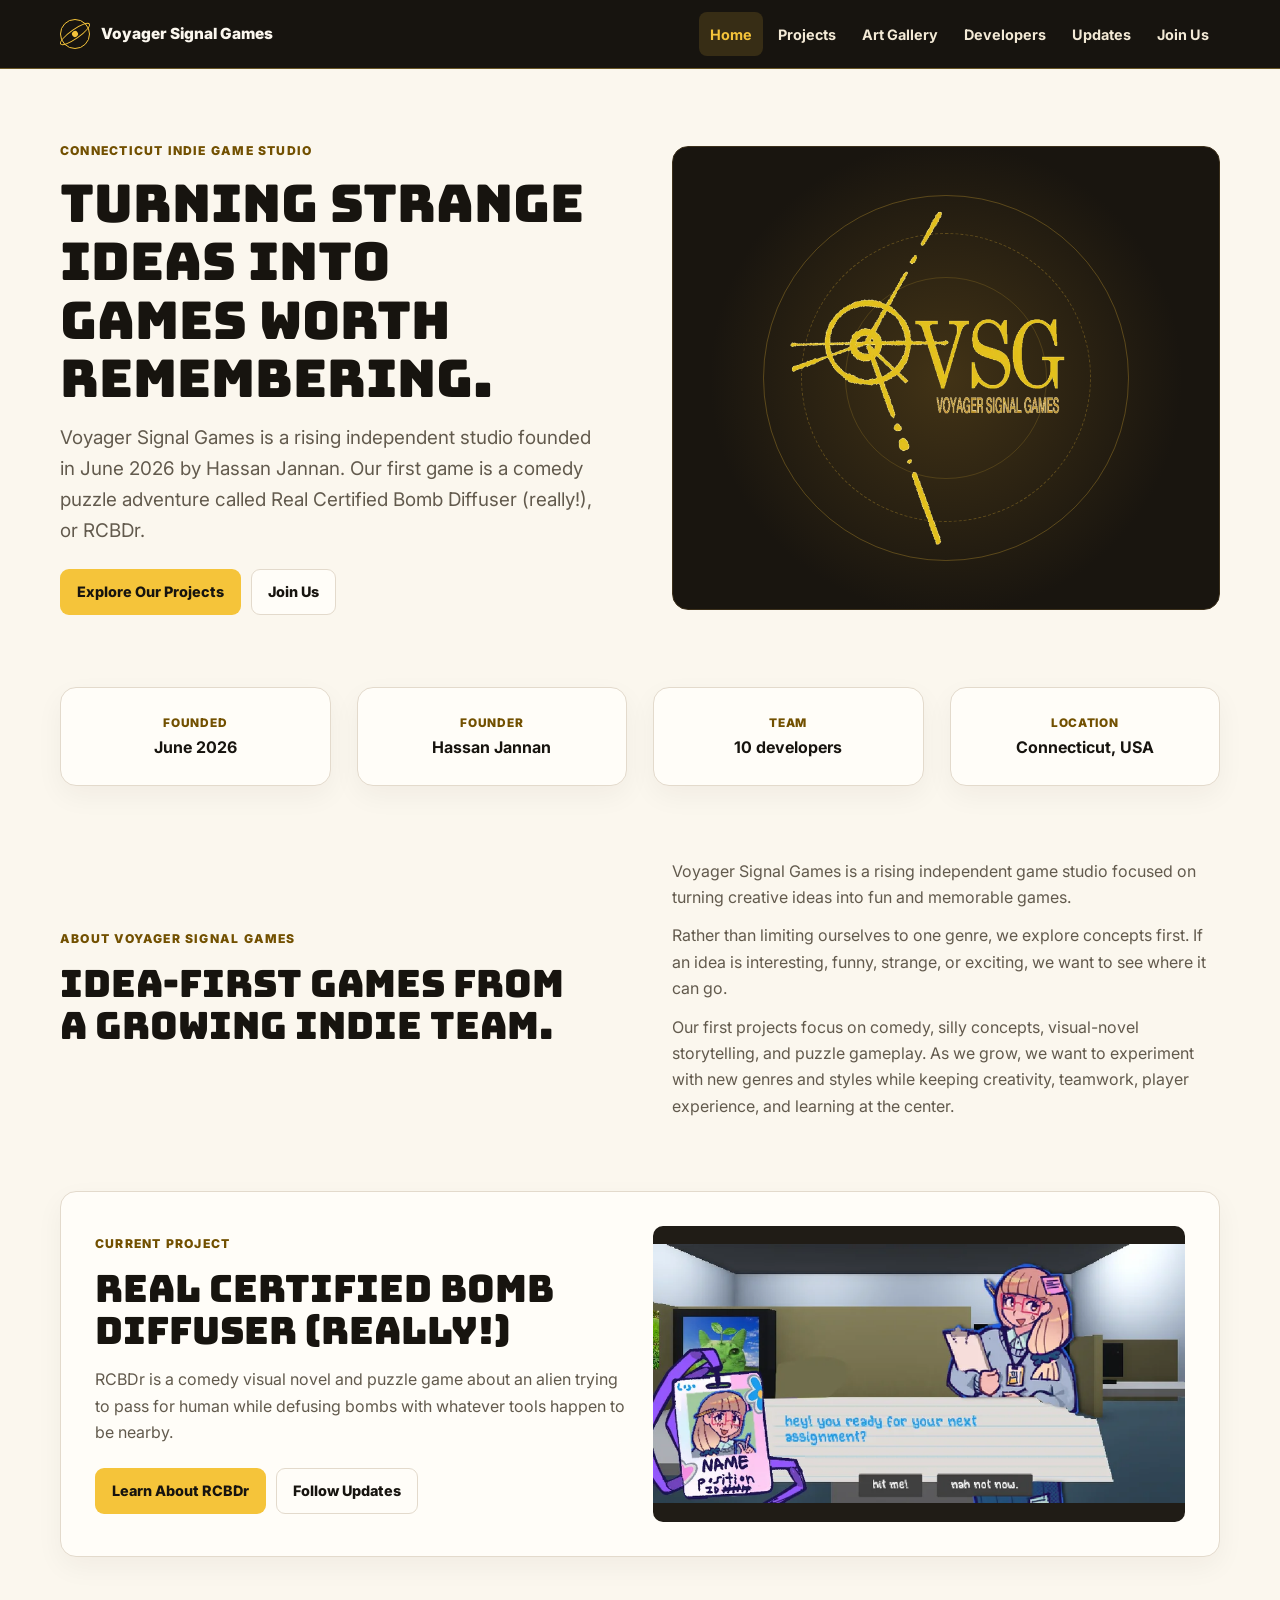
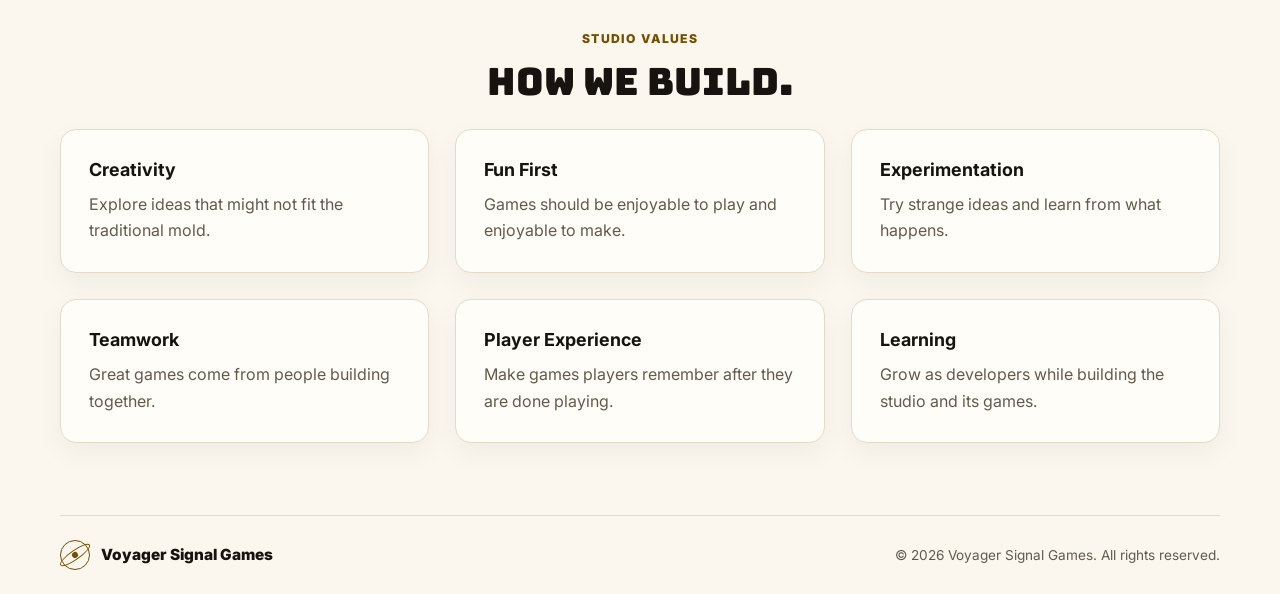
==== commit 22ffd4b4: "Rename the studio game to Real Certified Bomb Diffuser" ====
--- a/index.html
+++ b/index.html
@@ -46,7 +46,7 @@
           <div class="button-row" data-repeat="gameActions"></div>
         </div>
         <div class="feature-art">
-          <img src="Art/previews/OfficeWorker_UI_Concept.webp" alt="Office Worker dialogue and choice interface concept for IMPROVISED" loading="lazy">
+          <img src="Art/previews/OfficeWorker_UI_Concept.webp" alt="Office Worker dialogue and choice interface concept for RCBDr" loading="lazy">
         </div>
       </section>
 
@@ -59,7 +59,7 @@
       </section>
     </main>
     <footer class="site-footer"></footer>
-    <script src="site-data.js?v=20261109-studio-art"></script>
+    <script src="site-data.js?v=20261109-rcbdr"></script>
     <script src="app.js?v=20261109-studio-art"></script>
   </body>
 </html>
--- a/styles.css
+++ b/styles.css
@@ -159,6 +159,8 @@
 }
 h1 { font-size: clamp(2.25rem, 5vw, 4rem); }
 .home-hero h1 { font-size: clamp(2rem, 4.2vw, 3.25rem); }
+.game-hero h1 { font-size: clamp(2rem, 4.2vw, 3.35rem); }
+.game-abbreviation { text-transform: none; }
 h2 { font-size: clamp(1.55rem, 3vw, 2.35rem); }
 h3 { font-size: 1.12rem; line-height: 1.3; }
 p { color: var(--muted); line-height: 1.65; }
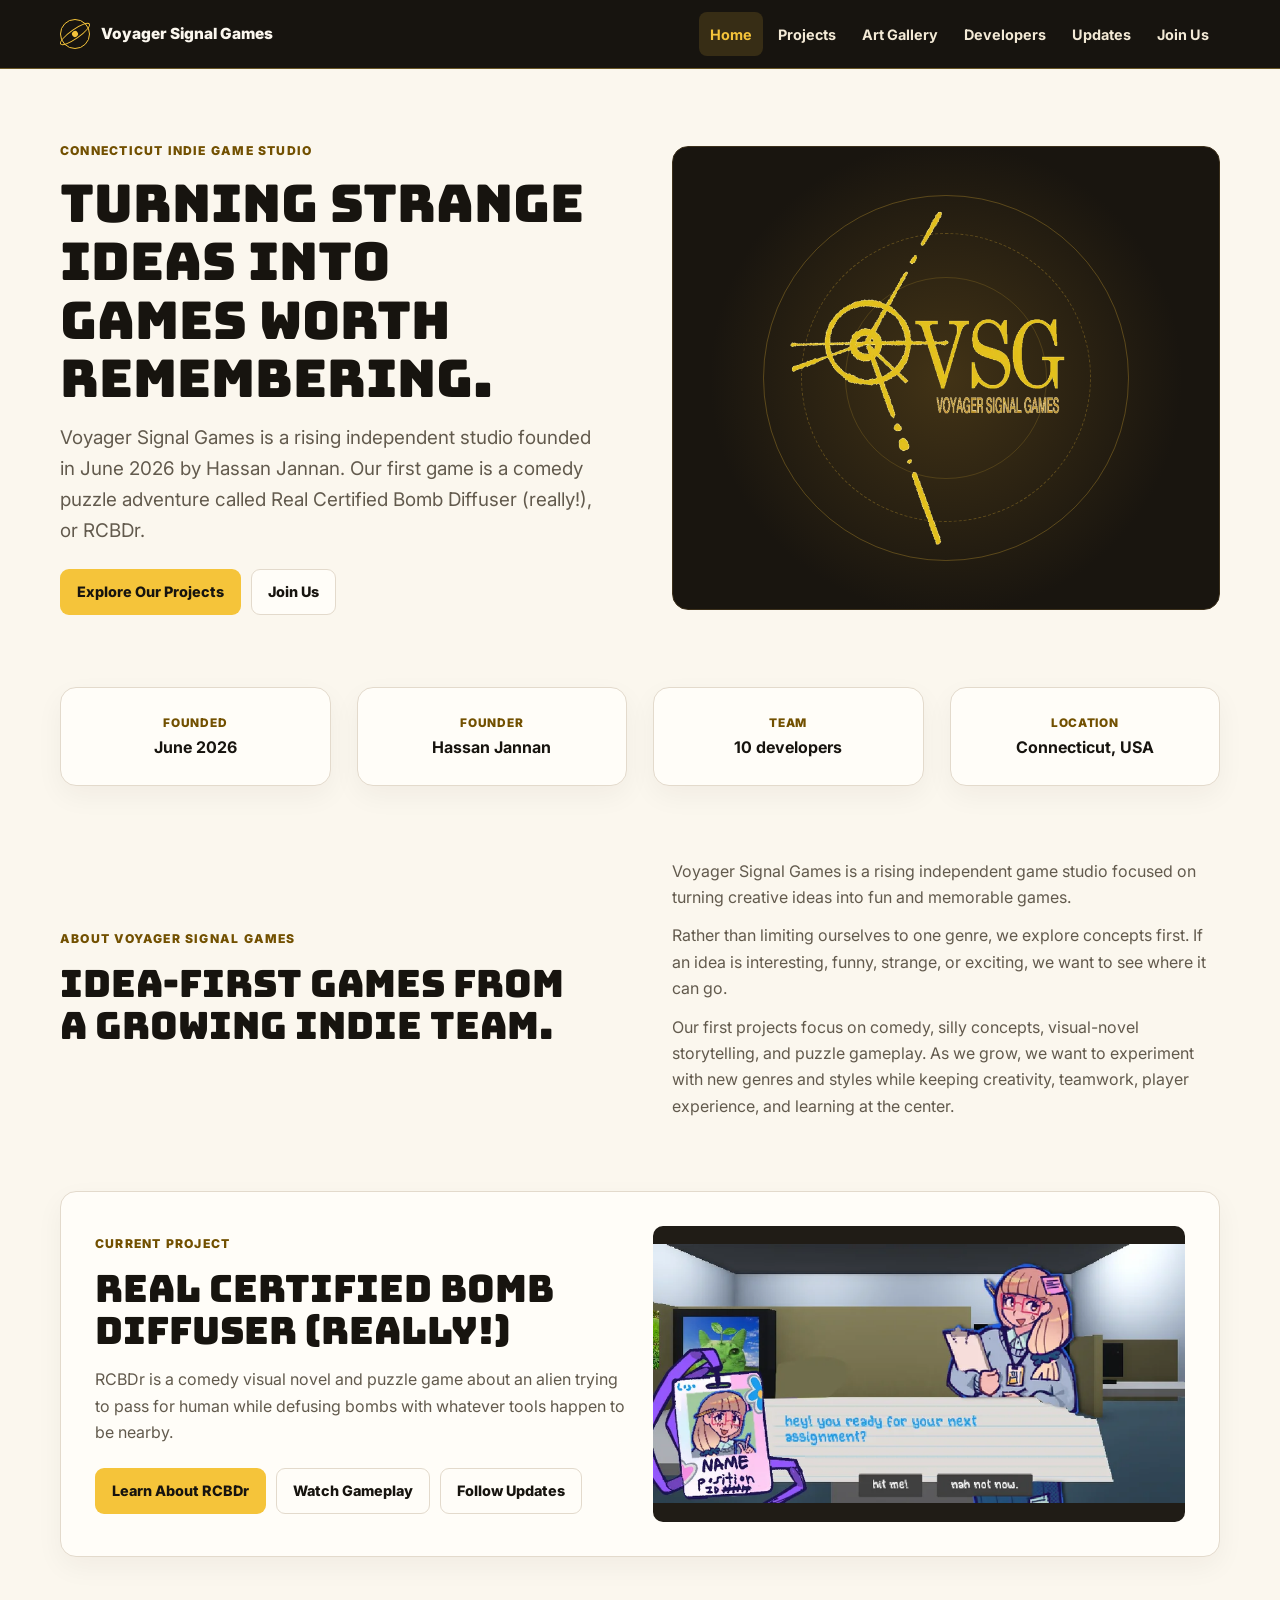
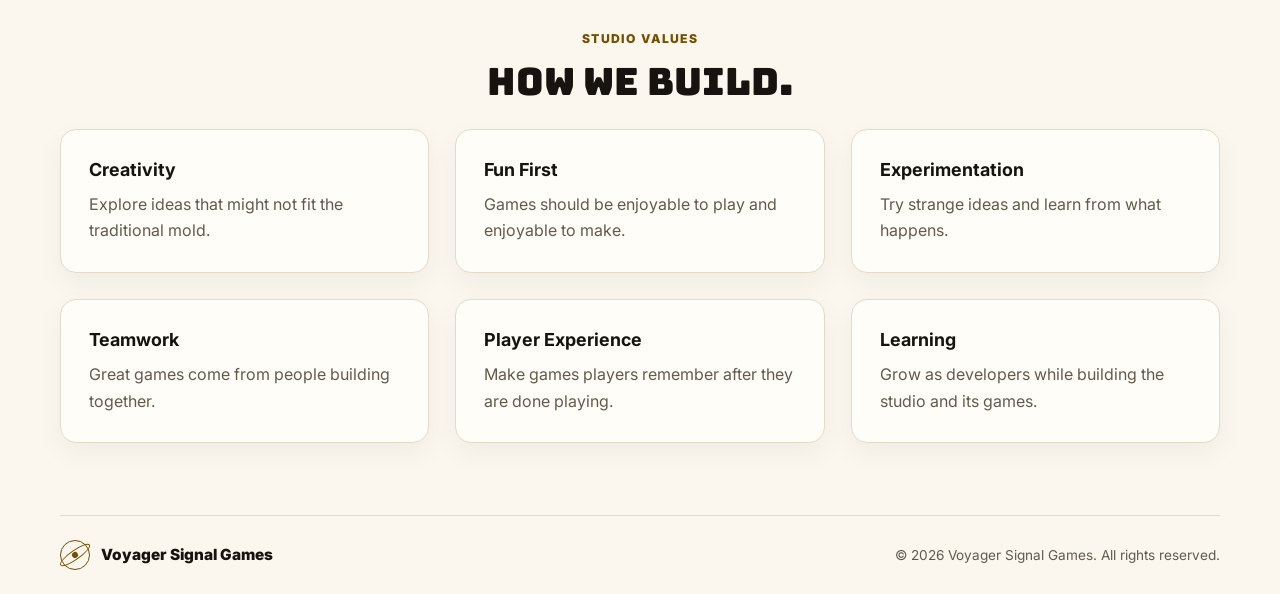
==== commit c0feddfb: "Showcase RCBDr gameplay and development clips" ====
--- a/index.html
+++ b/index.html
@@ -59,7 +59,7 @@
       </section>
     </main>
     <footer class="site-footer"></footer>
-    <script src="site-data.js?v=20261109-rcbdr"></script>
+    <script src="site-data.js?v=20261111-gameplay"></script>
     <script src="app.js?v=20261109-studio-art"></script>
   </body>
 </html>
--- a/styles.css
+++ b/styles.css
@@ -320,6 +320,30 @@
 .pillars { display: grid; grid-template-columns: repeat(2, minmax(0, 1fr)); gap: 12px; }
 .pillars article { padding: 14px; border: 1px solid var(--line); border-radius: 9px; background: var(--cream); }
 .pillars h3 { margin-bottom: 6px; }
+
+#gameplay { scroll-margin-top: 86px; }
+.gameplay-grid {
+  display: grid;
+  grid-template-columns: repeat(3, minmax(0, 1fr));
+  gap: var(--gap);
+}
+.gameplay-clip {
+  margin: 0;
+  overflow: hidden;
+  border: 1px solid var(--line);
+  border-radius: var(--radius);
+  background: var(--white);
+  box-shadow: var(--shadow);
+}
+.gameplay-clip video {
+  display: block;
+  width: 100%;
+  height: auto;
+  aspect-ratio: 16 / 9;
+  background: var(--black);
+}
+.gameplay-clip video:focus-visible { outline-offset: -4px; }
+.gameplay-clip figcaption { padding: 12px 16px; font-weight: 750; }
 
 .gallery-groups { display: grid; gap: var(--section-gap); }
 .gallery-group > h2 { margin-bottom: var(--gap); text-align: center; }
@@ -434,6 +458,7 @@
 }
 
 @media (max-width: 740px) {
+  .gameplay-grid { grid-template-columns: 1fr; }
   .home-hero, .game-hero, .split-section, .feature-callout, .game-details, .updates-list, .join-layout { grid-template-columns: 1fr; }
   .home-hero, .game-hero { gap: var(--gap); }
   .hero-copy, .game-hero-copy { justify-items: center; text-align: center; }
